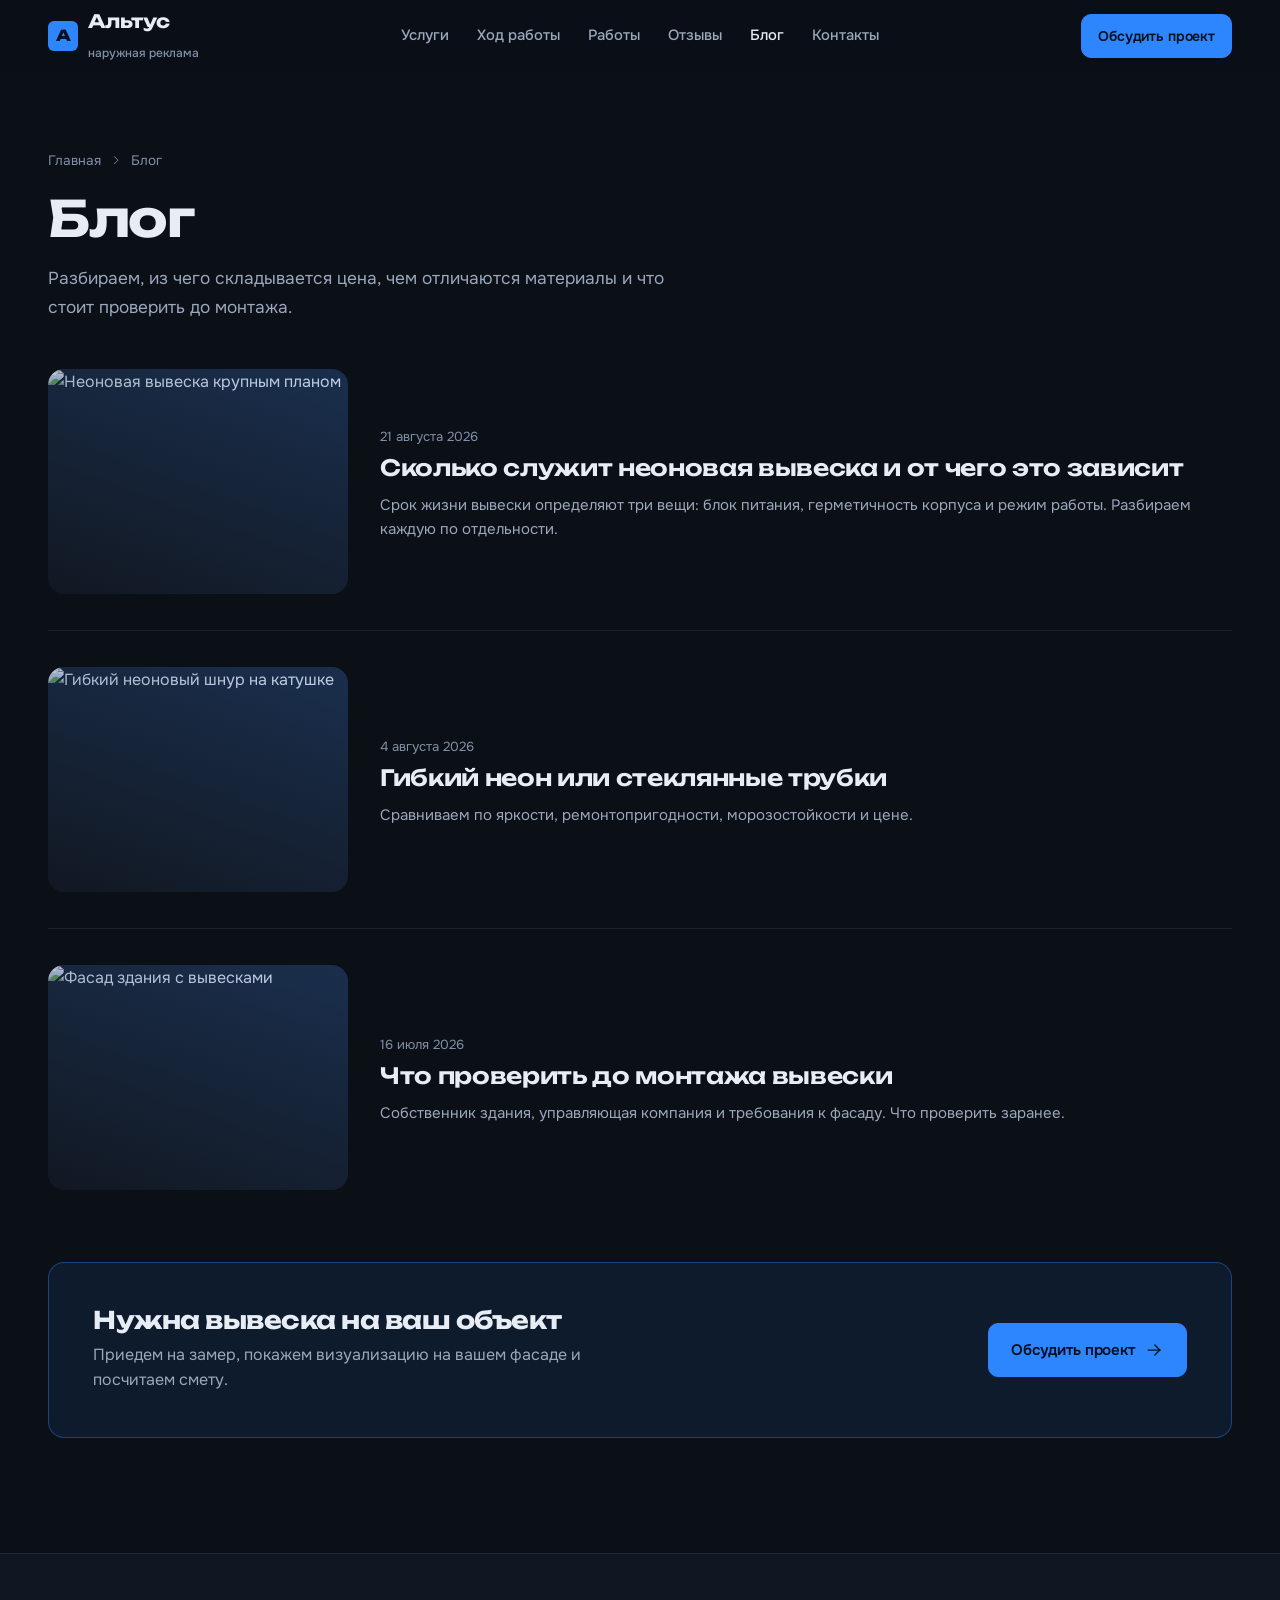
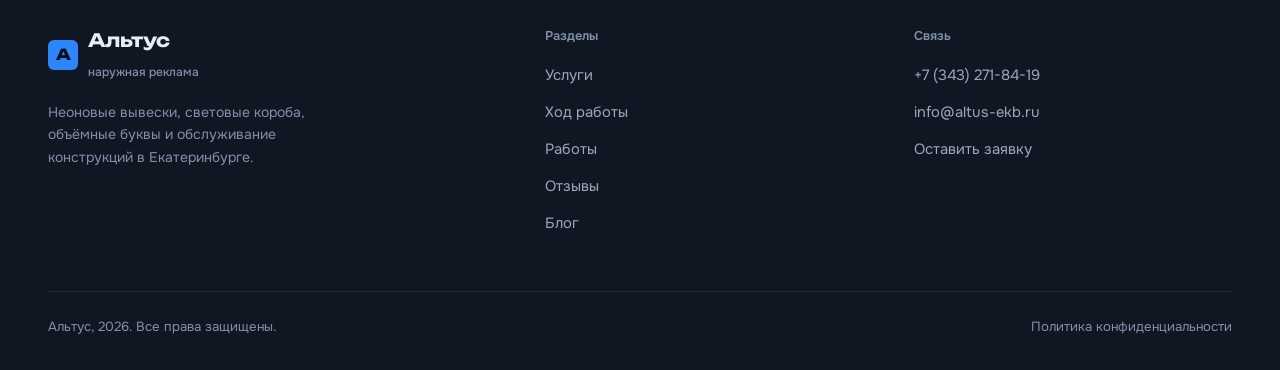
==== blog/index.html @ fb8dda19 "Публичный фронтенд сайта Альтус Статический фронтенд без сборки: HTML, CSS и ванильный JS. Все семь " ====
<!DOCTYPE html>
<html lang="ru" data-root="../">
<head>
<meta charset="utf-8">
<meta name="viewport" content="width=device-width, initial-scale=1">
<title>Блог. Альтус, наружная реклама в Екатеринбурге</title>
<meta name="description" content="Статьи о вывесках: материалы, сроки службы, согласование и обслуживание.">
<meta name="theme-color" content="#0B0F16">

<meta property="og:type" content="article">
<meta property="og:title" content="Блог. Альтус, наружная реклама в Екатеринбурге">
<meta property="og:description" content="Статьи о вывесках: материалы, сроки службы, согласование и обслуживание.">
<meta property="og:image" content="../assets/img/og.jpg">

<link rel="preload" href="../assets/fonts/unbounded-cyrillic.woff2" as="font" type="font/woff2" crossorigin>
<link rel="preload" href="../assets/fonts/onest-cyrillic.woff2" as="font" type="font/woff2" crossorigin>

<link rel="stylesheet" href="../assets/css/tokens.css">
<link rel="stylesheet" href="../assets/css/base.css">
<link rel="stylesheet" href="../assets/css/components.css">
<link rel="stylesheet" href="../assets/css/sections.css">

<link rel="icon" href="../assets/img/favicon.svg" type="image/svg+xml">
</head>
<body>

<a class="skip-link" href="#main">Перейти к содержанию</a>

<header class="header" data-header>
  <div class="shell header__bar">

    <!-- СЛОТ ПОД ЛОГОТИП ЗАКАЗЧИКА. См. комментарий в index.html -->
    <a class="logo" href="../index.html" aria-label="Альтус, на главную">
      <!-- <img class="logo__img" src="../assets/img/logo.svg" alt="Альтус" width="120" height="30"> -->
      <span class="logo__mark" aria-hidden="true">А</span>
      <span>Альтус<br><span class="logo__sub">наружная реклама</span></span>
    </a>

    <button class="nav-toggle" type="button" data-nav-toggle
            aria-expanded="false" aria-controls="nav" aria-label="Открыть меню">
      <svg class="icon" aria-hidden="true"><use href="../assets/icons/sprite.svg#i-menu-2"></use></svg>
    </button>

    <nav class="nav" id="nav" data-nav aria-label="Основная навигация">
      <a class="nav__link" href="../index.html#services">Услуги</a>
      <a class="nav__link" href="../index.html#process">Ход работы</a>
      <a class="nav__link" href="../index.html#works">Работы</a>
      <a class="nav__link" href="../index.html#reviews">Отзывы</a>
      <a class="nav__link" href="../blog/" aria-current="page">Блог</a>
      <a class="nav__link" href="../index.html#contacts">Контакты</a>
      <a class="btn btn--primary btn--sm" href="../index.html#contacts">Обсудить проект</a>
    </nav>

    <a class="btn btn--primary btn--sm header__cta" href="../index.html#contacts">Обсудить проект</a>
  </div>
</header>

<main id="main">

<section class="page-head">
  <div class="shell">
    <nav class="crumbs" aria-label="Хлебные крошки">
      <a href="../index.html">Главная</a>
      <svg class="icon" aria-hidden="true"><use href="../assets/icons/sprite.svg#i-chevron-right"></use></svg>
      <span>Блог</span>
    </nav>
    <h1 class="display h1">Блог</h1>
    <p class="lede u-mt-4">
      Разбираем, из чего складывается цена, чем отличаются материалы
      и что стоит проверить до монтажа.
    </p>
  </div>
</section>

<section class="section section--flush">
  <div class="shell">
    <div class="post-list" data-reveal-group>
      <a class="post post--row" href="srok-sluzhby-neonovoy-vyveski/" data-reveal>
        <span class="media media--tinted post__media">
          <img src="https://picsum.photos/seed/altus-post-srok/600/450"
               width="600" height="450" loading="lazy" decoding="async"
               alt="Неоновая вывеска крупным планом">
        </span>
        <span>
          <time class="post__date" datetime="2026-08-21">21 августа 2026</time>
          <h2 class="post__title display u-mt-2">Сколько служит неоновая вывеска и от чего это зависит</h2>
          <p class="post__excerpt u-mt-3">Срок жизни вывески определяют три вещи: блок питания, герметичность корпуса и режим работы. Разбираем каждую по отдельности.</p>
        </span>
      </a>
      <a class="post post--row" href="gibkiy-neon-ili-steklo/" data-reveal>
        <span class="media media--tinted post__media">
          <img src="https://picsum.photos/seed/altus-post-neon-steklo/600/450"
               width="600" height="450" loading="lazy" decoding="async"
               alt="Гибкий неоновый шнур на катушке">
        </span>
        <span>
          <time class="post__date" datetime="2026-08-04">4 августа 2026</time>
          <h2 class="post__title display u-mt-2">Гибкий неон или стеклянные трубки</h2>
          <p class="post__excerpt u-mt-3">Сравниваем по яркости, ремонтопригодности, морозостойкости и цене.</p>
        </span>
      </a>
      <a class="post post--row" href="soglasovanie-vyveski/" data-reveal>
        <span class="media media--tinted post__media">
          <img src="https://picsum.photos/seed/altus-post-soglasovanie/600/450"
               width="600" height="450" loading="lazy" decoding="async"
               alt="Фасад здания с вывесками">
        </span>
        <span>
          <time class="post__date" datetime="2026-07-16">16 июля 2026</time>
          <h2 class="post__title display u-mt-2">Что проверить до монтажа вывески</h2>
          <p class="post__excerpt u-mt-3">Собственник здания, управляющая компания и требования к фасаду. Что проверить заранее.</p>
        </span>
      </a>
    </div>

    <aside class="cta-band">
      <div>
        <h2 class="display h3">Нужна вывеска на ваш объект</h2>
        <p>Приедем на замер, покажем визуализацию на вашем фасаде и посчитаем смету.</p>
      </div>
      <a class="btn btn--primary" href="../index.html#contacts">
        Обсудить проект
        <svg class="icon" aria-hidden="true"><use href="../assets/icons/sprite.svg#i-arrow-right"></use></svg>
      </a>
    </aside>

  </div>
</section>

</main>

<footer class="footer">
  <div class="shell">
    <div class="footer__grid">

      <div>
        <a class="logo" href="../index.html" aria-label="Альтус, на главную">
          <span class="logo__mark" aria-hidden="true">А</span>
          <span>Альтус<br><span class="logo__sub">наружная реклама</span></span>
        </a>
        <p class="meta u-mt-4 u-narrow">
          Неоновые вывески, световые короба, объёмные буквы и обслуживание
          конструкций в Екатеринбурге.
        </p>
      </div>

      <div>
        <p class="footer__title">Разделы</p>
        <ul class="footer__list">
          <li><a href="../index.html#services">Услуги</a></li>
          <li><a href="../index.html#process">Ход работы</a></li>
          <li><a href="../index.html#works">Работы</a></li>
          <li><a href="../index.html#reviews">Отзывы</a></li>
          <li><a href="../blog/">Блог</a></li>
        </ul>
      </div>

      <div>
        <p class="footer__title">Связь</p>
        <ul class="footer__list">
          <li><a href="tel:+73432718419">+7 (343) 271-84-19</a></li>
          <li><a href="mailto:info@altus-ekb.ru">info@altus-ekb.ru</a></li>
          <li><a href="../index.html#contacts">Оставить заявку</a></li>
        </ul>
      </div>

    </div>

    <div class="footer__bottom">
      <span>Альтус, 2026. Все права защищены.</span>
      <a href="#">Политика конфиденциальности</a>
    </div>
  </div>
</footer>

<script src="../assets/js/ui.js" defer></script>
<script src="../assets/js/lightbox.js" defer></script>
</body>
</html>
---- assets/css/tokens.css ----
/* ==========================================================================
   ALTUS - Design tokens
   Единственное место, где меняется бренд. Всё остальное читает эти переменные.

   ПАЛИТРА (по ТЗ: синие + тёмные оттенки).
   База - холодные нейтралы, НЕ чистый чёрный. Акцент ровно один, синий,
   залочен на весь сайт: другого акцентного цвета на странице нет.
   Свечение неона приходит с фотографий, а не из CSS. Blur-glow не используем.

   Контраст проверен по WCAG 2.1 в браузере, на вычисленных цветах, а не на
   бумаге. Каждый приглушённый цвет проверен на САМОЙ СВЕТЛОЙ поверхности,
   на которой он встречается, а не только на фоне страницы:

     text      #E8EDF5 на #0B0F16 (фон)        = 16.3:1  AAA
     text-dim  #9AA7BC на #0B0F16 (фон)        =  7.9:1  AAA
     text-mute #8090A8 на #1D2634 (surface-3)  =  4.7:1  AA   <- худший случай
     text-mute #8090A8 на #0B0F16 (фон)        =  5.9:1  AA
     accent    #2E86FF на #0B0F16 (фон)        =  5.5:1  AA
     ink       #06101C на #2E86FF (кнопка)     =  5.4:1  AA

   text-mute раньше был #6F7E96: на фоне страницы он проходил, а на карточке
   и в поле ввода давал 4.4:1 и 4.1:1, то есть ниже нормы. Подписи, плейсхолдер
   и копирайт читались хуже допустимого.
   ========================================================================== */

:root {
  /* --- Поверхности ------------------------------------------------------ */
  --bg:            #0B0F16;   /* фон страницы, off-black, не #000 */
  --surface:       #111722;   /* карточки, панели */
  --surface-2:     #161E2B;   /* поля ввода, вложенные плитки */
  --surface-3:     #1D2634;   /* hover-состояние поверхностей */
  --stage:         #06090F;   /* подложка сцены лайтбокса, темнее фона страницы */

  /* --- Линии ------------------------------------------------------------ */
  --line:          rgb(255 255 255 / 0.08);
  --line-strong:   rgb(255 255 255 / 0.14);
  --line-accent:   rgb(46 134 255 / 0.38);

  /* --- Текст ------------------------------------------------------------ */
  --text:          #E8EDF5;
  --text-dim:      #9AA7BC;
  --text-mute:     #8090A8;
  --ink:           #06101C;   /* текст поверх акцентной заливки */

  /* --- Акцент (ровно один на весь сайт) --------------------------------- */
  --accent:        #2E86FF;
  --accent-hi:     #5BA1FF;   /* hover светлее, не другой цвет */
  --accent-lo:     #1B5FC4;   /* active/pressed */
  --accent-wash:   rgb(46 134 255 / 0.10);
  --accent-ring:   rgb(46 134 255 / 0.45);

  /* --- Сервисные состояния (не акценты, только для форм) ---------------- */
  --danger:        #FF6B6B;   /* 5.1:1 на --bg */
  --success:       #4ADE9B;   /* 9.5:1 на --bg */

  /* --- Радиусы ----------------------------------------------------------
     Правило формы, одно на весь сайт и соблюдается везде:
       поверхности и медиа = --r-lg
       контролы (кнопки, поля, чипы) = --r-md
       мелкие метки = --r-sm
     Скруглений вне этой шкалы на сайте нет. Pill-кнопок нет.            */
  --r-sm:  6px;
  --r-md:  10px;
  --r-lg:  16px;

  /* --- Типографика ------------------------------------------------------ */
  --font-display: 'Unbounded', 'Onest', ui-sans-serif, system-ui, sans-serif;
  --font-text:    'Onest', ui-sans-serif, system-ui, -apple-system, 'Segoe UI', Roboto, sans-serif;

  /* --- Ритм ------------------------------------------------------------ */
  /* VISUAL_DENSITY 3: воздуха много, секции дышат */
  --gap:            clamp(1rem, 2.2vw, 1.75rem);
  --section-pad:    clamp(4.5rem, 9vw, 8.5rem);
  --shell:          1360px;   /* максимальная ширина контента */
  --shell-pad:      clamp(1.25rem, 4vw, 3rem);

  /* --- Тени -------------------------------------------------------------
     Тонированы в синеву фона. Чистого чёрного нет.                      */
  --shadow-sm: 0 1px 2px rgb(4 8 16 / 0.5);
  --shadow-md: 0 12px 32px -12px rgb(4 8 16 / 0.75);
  --shadow-lg: 0 32px 70px -24px rgb(4 8 16 / 0.85);

  /* --- Движение (MOTION_INTENSITY 6) ------------------------------------ */
  --ease:      cubic-bezier(0.16, 1, 0.3, 1);
  --ease-out:  cubic-bezier(0.22, 0.61, 0.36, 1);
  --dur-fast:  160ms;
  --dur:       320ms;
  --dur-slow:  620ms;

  /* --- Слои -------------------------------------------------------------
     Единственная шкала z-index на проекте. Произвольных z-50 в коде нет. */
  --z-base:     1;
  --z-sticky:  10;
  --z-header:  20;
  --z-drawer:  30;
  --z-lightbox:40;
}

/* Пользователь просил тёмную тему на весь сайт: секции не инвертируются,
   светлой темы нет. Фиксируем схему, чтобы браузер не подкрашивал
   нативные контролы (скроллбары, автозаполнение) в светлый. */
:root { color-scheme: dark; }
---- assets/css/base.css ----
/* ==========================================================================
   ALTUS - Reset, шрифты, типографика, сетка-оболочка, примитивы движения
   ========================================================================== */

/* --- Шрифты (self-hosted, без <link> на Google Fonts в проде) -------------
   Onest и Unbounded, оба вариативные, оба с полной кириллицей.
   Подключены только нужные подмножества: у Onest cyrillic, latin и latin-ext,
   у Unbounded cyrillic и latin. Оба гротески, засечных на сайте нет.       */

@font-face {
  font-family: 'Onest';
  font-style: normal;
  font-weight: 400 800;
  font-display: swap;
  src: url('../fonts/onest-cyrillic.woff2') format('woff2');
  unicode-range: U+0301, U+0400-045F, U+0490-0491, U+04B0-04B1, U+2116;
}
@font-face {
  font-family: 'Onest';
  font-style: normal;
  font-weight: 400 800;
  font-display: swap;
  src: url('../fonts/onest-latin-ext.woff2') format('woff2');
  unicode-range: U+0100-02BA, U+02BD-02C5, U+02C7-02CC, U+02CE-02D7, U+02DD-02FF, U+0304, U+0308, U+0329, U+1D00-1DBF, U+1E00-1E9F, U+1EF2-1EFF, U+2020, U+20A0-20AB, U+20AD-20C0, U+2113, U+2C60-2C7F, U+A720-A7FF;
}
@font-face {
  font-family: 'Onest';
  font-style: normal;
  font-weight: 400 800;
  font-display: swap;
  src: url('../fonts/onest-latin.woff2') format('woff2');
  unicode-range: U+0000-00FF, U+0131, U+0152-0153, U+02BB-02BC, U+02C6, U+02DA, U+02DC, U+0304, U+0308, U+0329, U+2000-206F, U+20AC, U+2122, U+2191, U+2193, U+2212, U+2215, U+FEFF, U+FFFD;
}

@font-face {
  font-family: 'Unbounded';
  font-style: normal;
  font-weight: 500 800;
  font-display: swap;
  src: url('../fonts/unbounded-cyrillic.woff2') format('woff2');
  unicode-range: U+0301, U+0400-045F, U+0490-0491, U+04B0-04B1, U+2116;
}
/* Подмножество latin-ext у Unbounded намеренно не подключено: это 118 КБ
   ради символов, которых нет ни в одном заголовке русскоязычного сайта.
   Если появятся заголовки с диакритикой, верните файл и это правило. */
@font-face {
  font-family: 'Unbounded';
  font-style: normal;
  font-weight: 500 800;
  font-display: swap;
  src: url('../fonts/unbounded-latin.woff2') format('woff2');
  unicode-range: U+0000-00FF, U+0131, U+0152-0153, U+02BB-02BC, U+02C6, U+02DA, U+02DC, U+0304, U+0308, U+0329, U+2000-206F, U+20AC, U+2122, U+2191, U+2193, U+2212, U+2215, U+FEFF, U+FFFD;
}

/* --- Reset --------------------------------------------------------------- */

*, *::before, *::after { box-sizing: border-box; }

html {
  -webkit-text-size-adjust: 100%;
  scroll-behavior: smooth;
  /* липкая шапка не должна перекрывать заголовок секции при переходе по якорю */
  scroll-padding-top: 6rem;
}

body {
  margin: 0;
  background: var(--bg);
  color: var(--text);
  font-family: var(--font-text);
  font-size: 1rem;
  line-height: 1.6;
  font-synthesis-weight: none;
  -webkit-font-smoothing: antialiased;
  text-rendering: optimizeLegibility;
  overflow-x: clip;              /* высокая асимметрия не должна давать горизонтальный скролл */
}

img, svg, video, iframe { display: block; max-width: 100%; }
img, video { height: auto; }

button, input, textarea, select { font: inherit; color: inherit; }
button { cursor: pointer; }

h1, h2, h3, h4, p, figure, blockquote, ul, ol { margin: 0; }
ul, ol { padding: 0; list-style: none; }

a { color: inherit; text-decoration: none; }

/* --- Фокус ---------------------------------------------------------------
   Видимое кольцо на всех интерактивных элементах. Не удаляем, не уменьшаем. */
:focus-visible {
  outline: 2px solid var(--accent-hi);
  outline-offset: 3px;
  border-radius: var(--r-sm);
}

::selection { background: var(--accent); color: var(--ink); }

/* --- Типографика ---------------------------------------------------------
   Иерархия строится весом и цветом, а не только кеглем.                   */

.display {
  font-family: var(--font-display);
  font-weight: 700;
  letter-spacing: -0.03em;
  /* 1.1 + резерв снизу: у кириллицы (р, у, д, ц, щ) есть выносные элементы,
     leading-none их обрезает */
  line-height: 1.08;
  padding-bottom: 0.06em;
  text-wrap: balance;
}

/* Верхняя граница подобрана под Unbounded: гарнитура широкая, и при большем
   кегле заголовок первого экрана перестаёт помещаться в две строки. */
.h1 { font-size: clamp(2rem, 3.9vw, 3.35rem); }
.h2 { font-size: clamp(1.85rem, 3.9vw, 3.1rem); }
.h3 { font-size: clamp(1.2rem, 1.9vw, 1.55rem); letter-spacing: -0.02em; }

/* Акцентный фрагмент внутри заголовка. Выделяем цветом одного и того же
   шрифта. Ни второй гарнитуры, ни градиента по тексту, ни свечения. */
.display em { font-style: normal; color: var(--accent); }

.lede {
  font-size: clamp(1.02rem, 1.35vw, 1.15rem);
  color: var(--text-dim);
  max-width: 58ch;
  line-height: 1.65;
}

.body   { color: var(--text-dim); max-width: 65ch; }
.meta   { font-size: 0.875rem; color: var(--text-mute); }

/* --- Оболочка и секции --------------------------------------------------- */

.shell {
  width: 100%;
  max-width: var(--shell);
  margin-inline: auto;
  padding-inline: var(--shell-pad);
}

.section { padding-block: var(--section-pad); position: relative; }

/* Заголовок секции: заголовок и пояснение стоят вертикально.
   Паттерн «большой заголовок слева + мелкий абзац справа» не используется. */
.section-head { max-width: 62ch; margin-bottom: clamp(2.5rem, 5vw, 4rem); }
.section-head .lede { margin-top: 1rem; }

/* Тонкая линия-разделитель между секциями вместо рамок и карточек-коробок */
.section + .section { border-top: 1px solid var(--line); }

/* --- Иконки --------------------------------------------------------------
   Единое семейство Tabler, единая толщина обводки на весь сайт.           */
.icon {
  width: 1.25rem;
  height: 1.25rem;
  flex: none;
  fill: none;
  stroke: currentColor;
  stroke-width: 1.5;
  stroke-linecap: round;
  stroke-linejoin: round;
}
.icon--lg { width: 1.6rem; height: 1.6rem; }

/* --- Доступность --------------------------------------------------------- */

/* --- Мелкие утилиты ------------------------------------------------------
   Ровно то, что нужно для вертикального ритма внутри карточек. Инлайновых
   style в разметке нет.                                                    */
.u-mt-1  { margin-top: 0.4rem; }
.u-mt-2  { margin-top: 0.5rem; }
.u-mt-3  { margin-top: 0.7rem; }
.u-mt-4  { margin-top: 1rem; }
.u-mb-0  { margin-bottom: 0; }
.u-narrow { max-width: 34ch; }

.visually-hidden {
  position: absolute;
  width: 1px; height: 1px;
  padding: 0; margin: -1px;
  overflow: hidden;
  clip-path: inset(50%);
  white-space: nowrap;
  border: 0;
}

.skip-link {
  position: absolute;
  left: 1rem;
  top: -100%;
  z-index: var(--z-lightbox);
  background: var(--accent);
  color: var(--ink);
  font-weight: 600;
  padding: 0.75rem 1.15rem;
  border-radius: var(--r-md);
  transition: top var(--dur-fast) var(--ease-out);
}
.skip-link:focus { top: 1rem; }

/* --- Примитив появления при скролле --------------------------------------
   Обоснование движения: последовательное раскрытие по мере чтения, задаёт
   порядок восприятия секции. Срабатывает один раз, потом элемент статичен.
   Класс ставится из JS, чтобы при выключенном JS контент был видим сразу.  */
.js [data-reveal] {
  opacity: 0;
  transform: translateY(18px);
}
.js [data-reveal].is-in {
  opacity: 1;
  transform: none;
  transition:
    opacity var(--dur-slow) var(--ease),
    transform var(--dur-slow) var(--ease);
  transition-delay: var(--reveal-delay, 0ms);
}

/* --- Уважение к prefers-reduced-motion -----------------------------------
   Всё движение выше MOTION_INTENSITY 3 схлопывается в статику.            */
@media (prefers-reduced-motion: reduce) {
  html { scroll-behavior: auto; }

  *, *::before, *::after {
    animation-duration: 0.001ms !important;
    animation-iteration-count: 1 !important;
    transition-duration: 0.001ms !important;
    scroll-behavior: auto !important;
  }

  .js [data-reveal],
  .js [data-reveal].is-in { opacity: 1; transform: none; }
}
---- assets/css/components.css ----
/* ==========================================================================
   ALTUS - Переиспользуемые компоненты
   Шапка, кнопки, медиа, карточки, лайтбокс, форма, подвал.
   ========================================================================== */

/* ==========================================================================
   1. КНОПКИ
   Контраст проверен: тёмный текст на синей заливке даёт 5.4:1 (AA).
   Белый текст на этой же заливке дал бы 3.5:1 и не прошёл бы для body,
   поэтому основная кнопка именно тёмная по тексту.
   ========================================================================== */

.btn {
  --btn-bg: transparent;
  --btn-fg: var(--text);
  --btn-bd: var(--line-strong);

  display: inline-flex;
  align-items: center;
  justify-content: center;
  gap: 0.55rem;
  padding: 0.85rem 1.4rem;
  border: 1px solid var(--btn-bd);
  border-radius: var(--r-md);
  background: var(--btn-bg);
  color: var(--btn-fg);
  font-weight: 600;
  font-size: 0.95rem;
  letter-spacing: -0.01em;
  white-space: nowrap;          /* подпись кнопки никогда не переносится на 2 строки */
  text-align: center;
  transition:
    background var(--dur-fast) var(--ease-out),
    border-color var(--dur-fast) var(--ease-out),
    color var(--dur-fast) var(--ease-out),
    transform var(--dur-fast) var(--ease-out);
}

/* Обоснование движения: тактильный отклик на действие. */
.btn:hover { transform: translateY(-1px); }
.btn:active { transform: translateY(0) scale(0.985); }

.btn--primary {
  --btn-bg: var(--accent);
  --btn-fg: var(--ink);
  --btn-bd: var(--accent);
}
.btn--primary:hover { --btn-bg: var(--accent-hi); --btn-bd: var(--accent-hi); }
.btn--primary:active { --btn-bg: var(--accent-lo); --btn-bd: var(--accent-lo); }

.btn--ghost:hover { --btn-bd: var(--line-accent); background: var(--accent-wash); }

.btn--sm { padding: 0.6rem 1rem; font-size: 0.875rem; }
.btn--block { width: 100%; }

.btn[disabled], .btn[aria-disabled='true'] {
  opacity: 0.55;
  pointer-events: none;
}

/* Текстовая ссылка со стрелкой */
.link-arrow {
  display: inline-flex;
  align-items: center;
  gap: 0.45rem;
  color: var(--accent);
  font-weight: 600;
  font-size: 0.95rem;
}
.link-arrow .icon { transition: transform var(--dur-fast) var(--ease-out); }
.link-arrow:hover { color: var(--accent-hi); }
.link-arrow:hover .icon { transform: translate(2px, -2px); }

/* ==========================================================================
   2. ШАПКА
   Одна строка на десктопе, высота 72px (в лимите 80px).
   ========================================================================== */

.header {
  position: sticky;
  top: 0;
  z-index: var(--z-header);
  background: rgb(11 15 22 / 0.82);
  backdrop-filter: blur(14px) saturate(140%);
  -webkit-backdrop-filter: blur(14px) saturate(140%);
  border-bottom: 1px solid transparent;
  transition: border-color var(--dur) var(--ease-out), background var(--dur) var(--ease-out);
}
/* Граница появляется только после отрыва от верха: подсказка о положении. */
.header.is-stuck { border-bottom-color: var(--line); }

/* Если браузер не умеет backdrop-filter, шапка остаётся читаемой заливкой. */
@supports not (backdrop-filter: blur(1px)) {
  .header { background: rgb(11 15 22 / 0.97); }
}
@media (prefers-reduced-transparency: reduce) {
  .header { background: var(--bg); backdrop-filter: none; -webkit-backdrop-filter: none; }
}

.header__bar {
  height: 72px;
  display: flex;
  align-items: center;
  justify-content: space-between;
  gap: 1.5rem;
}

/* --- Слот под логотип заказчика -----------------------------------------
   Логотип по договору предоставляет заказчик. Пока стоит текстовая
   заглушка в фирменной гарнитуре. Замена: положить файл в
   assets/img/logo.svg и раскомментировать <img> в разметке.              */
.logo {
  display: inline-flex;
  align-items: center;
  gap: 0.6rem;
  font-family: var(--font-display);
  font-weight: 700;
  font-size: 1.15rem;
  letter-spacing: -0.02em;
  flex: none;
}
.logo__mark {
  width: 30px;
  height: 30px;
  border-radius: var(--r-sm);
  background: var(--accent);
  color: var(--ink);
  display: grid;
  place-items: center;
  font-size: 0.95rem;
  font-weight: 800;
}
.logo__img { height: 30px; width: auto; }
.logo__sub {
  font-family: var(--font-text);
  font-weight: 500;
  font-size: 0.75rem;
  color: var(--text-mute);
  letter-spacing: 0;
}

.nav { display: flex; align-items: center; gap: 1.75rem; }
.nav__link {
  font-size: 0.925rem;
  font-weight: 500;
  color: var(--text-dim);
  white-space: nowrap;
  transition: color var(--dur-fast) var(--ease-out);
}
.nav__link:hover, .nav__link[aria-current='page'] { color: var(--text); }

.header__cta { flex: none; }

/* Кнопка внутри .nav нужна только в выдвижной панели на мобильном.
   На десктопе действует .header__cta, иначе в шапке было бы две
   одинаковые кнопки подряд. */
@media (min-width: 1024px) {
  .nav > .btn { display: none; }
}

/* В узком десктопном диапазоне меню уже показано, но места ещё мало:
   поджимаем шаг и кегль, иначе на 1024px строка вылезает за экран. */
@media (min-width: 1024px) and (max-width: 1200px) {
  .nav { gap: 1.15rem; }
  .nav__link { font-size: 0.875rem; }
  .header__bar { gap: 1rem; }
}

.nav-toggle { display: none; }

/* Ниже 1024px меню уезжает в выдвижную панель: на десктопе шапка всегда
   в одну строку, двухстрочной навигации не возникает. */
@media (max-width: 1023px) {
  .nav-toggle {
    display: inline-flex;
    align-items: center;
    justify-content: center;
    width: 44px; height: 44px;
    border: 1px solid var(--line-strong);
    border-radius: var(--r-md);
    background: transparent;
  }
  .header__cta { display: none; }

  .nav {
    position: fixed;
    inset: 72px 0 auto 0;
    z-index: var(--z-drawer);
    flex-direction: column;
    align-items: stretch;
    gap: 0;
    padding: 0.5rem var(--shell-pad) 1.5rem;
    background: var(--bg);
    border-bottom: 1px solid var(--line);
    box-shadow: var(--shadow-lg);
    max-height: calc(100dvh - 72px);
    overflow-y: auto;
  }
  .nav[hidden] { display: none; }
  .nav__link {
    padding: 1rem 0;
    font-size: 1.05rem;
    border-bottom: 1px solid var(--line);
  }
  .nav .btn { margin-top: 1.25rem; }
}

/* ==========================================================================
   3. МЕДИА
   Обёртка для всех фотографий. Фиксированное соотношение сторон убирает
   скачки вёрстки при загрузке (CLS).
   ========================================================================== */

.media {
  display: block;          /* .media вешается и на span внутри кнопки, aspect-ratio нужен блочный бокс */
  position: relative;
  overflow: hidden;
  border-radius: var(--r-lg);
  background: var(--surface-2);
  aspect-ratio: var(--ratio, 4 / 3);
}
.media img {
  width: 100%;
  height: 100%;
  object-fit: cover;
}

/* Лёгкая холодная тонировка: приводит разнородные фотографии к одной
   палитре страницы. На разделе «Наши работы» намеренно слабее, чтобы
   реальные цвета неона читались как есть. */
.media--tinted img { filter: saturate(0.72) contrast(1.04) brightness(0.94); }
.media--tinted::after {
  content: '';
  position: absolute;
  inset: 0;
  background: linear-gradient(200deg, rgb(46 134 255 / 0.16), rgb(11 15 22 / 0.42));
  pointer-events: none;
}

/* Кнопка-обёртка вокруг фото: открывает лайтбокс. Именно <button>,
   поэтому доступна с клавиатуры и объявляется скринридером. */
.media-btn {
  display: block;
  width: 100%;
  padding: 0;
  border: 0;
  background: none;
  border-radius: var(--r-lg);
}
.media-btn .media { transition: transform var(--dur) var(--ease); }
.media-btn:hover .media { transform: scale(1.015); }

/* Значок увеличения. Обоснование движения: подсказывает, что фото кликабельно. */
.media-btn__zoom {
  position: absolute;
  right: 0.75rem;
  bottom: 0.75rem;
  z-index: var(--z-base);
  display: grid;
  place-items: center;
  width: 38px; height: 38px;
  border-radius: var(--r-md);
  background: rgb(11 15 22 / 0.72);
  border: 1px solid var(--line-strong);
  color: var(--text);
  backdrop-filter: blur(6px);
  -webkit-backdrop-filter: blur(6px);
  opacity: 0;
  transform: translateY(6px);
  transition: opacity var(--dur) var(--ease), transform var(--dur) var(--ease);
}
.media-btn:hover .media-btn__zoom,
.media-btn:focus-visible .media-btn__zoom { opacity: 1; transform: none; }

/* На тач-устройствах hover не наступает: значок показываем сразу. */
@media (hover: none) {
  .media-btn__zoom { opacity: 1; transform: none; }
}

/* ==========================================================================
   4. ЛАЙТБОКС
   ОДИН компонент на весь сайт: услуги, работы, сканы благодарственных писем.
   Построен на <dialog>: фокус-трап, Esc и возврат фокуса работают нативно.
   ========================================================================== */

.lightbox {
  width: min(1120px, 100vw - 2rem);
  max-width: none;
  max-height: calc(100dvh - 2rem);
  padding: 0;
  border: 1px solid var(--line-strong);
  border-radius: var(--r-lg);
  background: var(--surface);
  color: var(--text);
  overflow: hidden;
  box-shadow: var(--shadow-lg);
}
.lightbox::backdrop {
  background: rgb(4 8 16 / 0.86);
  backdrop-filter: blur(6px);
  -webkit-backdrop-filter: blur(6px);
}

/* Обоснование движения: переход состояния, связывает миниатюру и полный вид. */
.lightbox[open] { animation: lb-in var(--dur) var(--ease); }
.lightbox[open]::backdrop { animation: lb-fade var(--dur) var(--ease-out); }
@keyframes lb-in   { from { opacity: 0; transform: scale(0.97) translateY(10px); } }
@keyframes lb-fade { from { opacity: 0; } }

@media (prefers-reduced-motion: reduce) {
  .lightbox[open], .lightbox[open]::backdrop { animation: none; }
}

.lightbox__inner {
  display: flex;
  flex-direction: column;
  max-height: calc(100dvh - 2rem);
}

.lightbox__stage {
  position: relative;
  background: var(--stage);
  display: grid;
  place-items: center;
  min-height: 0;
  flex: 1 1 auto;
}
.lightbox__img {
  max-width: 100%;
  max-height: min(72vh, calc(100dvh - 14rem));
  width: auto;
  object-fit: contain;
}

/* Подпись под фото: описание работы или контекст письма. */
.lightbox__caption {
  flex: none;
  padding: 1.15rem 1.35rem 1.35rem;
  border-top: 1px solid var(--line);
  background: var(--surface);
}
.lightbox__caption:empty { display: none; }
.lightbox__title { font-weight: 600; font-size: 1.02rem; }
.lightbox__text { margin-top: 0.4rem; color: var(--text-dim); font-size: 0.925rem; max-width: 80ch; }

.lightbox__bar {
  position: absolute;
  top: 0; left: 0; right: 0;
  display: flex;
  align-items: center;
  justify-content: space-between;
  gap: 1rem;
  padding: 0.75rem;
  background: linear-gradient(rgb(4 8 16 / 0.75), transparent);
}

.lightbox__btn {
  display: grid;
  place-items: center;
  width: 42px; height: 42px;
  border-radius: var(--r-md);
  border: 1px solid var(--line-strong);
  background: rgb(11 15 22 / 0.78);
  color: var(--text);
  backdrop-filter: blur(6px);
  -webkit-backdrop-filter: blur(6px);
  transition: background var(--dur-fast) var(--ease-out), border-color var(--dur-fast) var(--ease-out);
}
.lightbox__btn:hover { background: var(--surface-3); border-color: var(--line-accent); }
.lightbox__btn[hidden] { display: none; }

.lightbox__count {
  font-size: 0.85rem;
  color: var(--text-dim);
  font-variant-numeric: tabular-nums;
  padding: 0 0.4rem;
}

.lightbox__nav {
  position: absolute;
  top: 50%;
  transform: translateY(-50%);
  z-index: var(--z-base);
}
.lightbox__nav--prev { left: 0.75rem; }
.lightbox__nav--next { right: 0.75rem; }

@media (max-width: 640px) {
  .lightbox { width: 100vw; max-height: 100dvh; border-radius: 0; border: 0; }
  .lightbox__inner { max-height: 100dvh; }
  .lightbox__img { max-height: min(60vh, calc(100dvh - 16rem)); }
  .lightbox__nav { top: auto; bottom: 0.75rem; transform: none; }
}

/* ==========================================================================
   5. ФОРМА
   Label над полем. Подсказка в разметке. Ошибка под полем.
   Плейсхолдер не заменяет label ни в одном поле.
   ========================================================================== */

.field { display: flex; flex-direction: column; gap: 0.5rem; }

.field__label {
  font-size: 0.9rem;
  font-weight: 600;
  color: var(--text);
}
.field__label .req { color: var(--accent); margin-left: 0.15rem; }

.field__hint { font-size: 0.825rem; color: var(--text-mute); }

.input, .textarea {
  width: 100%;
  padding: 0.85rem 1rem;
  background: var(--surface-2);
  border: 1px solid var(--line-strong);
  border-radius: var(--r-md);
  color: var(--text);
  transition: border-color var(--dur-fast) var(--ease-out), background var(--dur-fast) var(--ease-out);
}
.textarea { min-height: 132px; resize: vertical; }

/* Плейсхолдер: 4.7:1 на фоне поля, проходит AA. */
.input::placeholder, .textarea::placeholder { color: var(--text-mute); opacity: 1; }

.input:hover, .textarea:hover { border-color: var(--line-accent); }
.input:focus, .textarea:focus {
  outline: none;
  border-color: var(--accent);
  background: var(--surface-3);
  box-shadow: 0 0 0 3px var(--accent-ring);
}

.input[aria-invalid='true'], .textarea[aria-invalid='true'] { border-color: var(--danger); }
.input[aria-invalid='true']:focus, .textarea[aria-invalid='true']:focus {
  box-shadow: 0 0 0 3px rgb(255 107 107 / 0.35);
}

/* Автозаполнение браузера не должно возвращать светлый фон */
.input:-webkit-autofill {
  -webkit-text-fill-color: var(--text);
  box-shadow: 0 0 0 1000px var(--surface-2) inset;
}

/* Текст ошибки под полем */
.field__error {
  display: none;
  align-items: center;
  gap: 0.4rem;
  font-size: 0.85rem;
  color: var(--danger);
}
.field__error .icon { width: 1rem; height: 1rem; }
.field.is-invalid .field__error { display: flex; }

/* Чекбокс согласия */
.check {
  display: grid;
  grid-template-columns: auto 1fr;
  gap: 0.7rem;
  align-items: start;
  font-size: 0.85rem;
  color: var(--text-dim);
  cursor: pointer;
}
/* Нативный чекбокс в тёмной теме остаётся светлым прямоугольником и выбивается
   из панели, поэтому рисуем свой на той же палитре. */
.check input {
  appearance: none;
  -webkit-appearance: none;
  width: 20px; height: 20px;
  margin: 0.1rem 0 0;
  flex: none;
  display: grid;
  place-content: center;
  background: var(--surface-2);
  border: 1px solid var(--line-strong);
  border-radius: var(--r-sm);
  transition: background var(--dur-fast) var(--ease-out), border-color var(--dur-fast) var(--ease-out);
}
.check input::before {
  content: '';
  width: 11px; height: 11px;
  background: var(--ink);
  transform: scale(0);
  transition: transform var(--dur-fast) var(--ease-out);
  /* галочка формой, а не отдельной картинкой */
  clip-path: polygon(14% 47%, 0 62%, 40% 100%, 100% 20%, 84% 7%, 38% 69%);
}
.check input:checked { background: var(--accent); border-color: var(--accent); }
.check input:checked::before { transform: scale(1); }
.check input:hover { border-color: var(--line-accent); }
.check input[aria-invalid='true'] { border-color: var(--danger); }
.check a { color: var(--accent); text-decoration: underline; text-underline-offset: 2px; }

/* Состояния отправки */
.form__status {
  display: none;
  gap: 0.7rem;
  align-items: start;
  padding: 0.95rem 1.1rem;
  border-radius: var(--r-md);
  font-size: 0.9rem;
  border: 1px solid;
}
.form__status.is-visible { display: flex; }
.form__status--success { color: var(--success); border-color: rgb(74 222 155 / 0.4); background: rgb(74 222 155 / 0.08); }
.form__status--error   { color: var(--danger);  border-color: rgb(255 107 107 / 0.4); background: rgb(255 107 107 / 0.08); }

/* Спиннер в кнопке на время отправки. Обоснование: отклик на действие. */
.btn__spinner { display: none; }
.form.is-loading .btn__spinner { display: block; animation: spin 900ms linear infinite; }
.form.is-loading .btn__label { opacity: 0.75; }
@keyframes spin { to { transform: rotate(360deg); } }

@media (prefers-reduced-motion: reduce) {
  .form.is-loading .btn__spinner { animation: none; }
}

/* Скелетон на время загрузки. Форму скелетоном не закрываем, он нужен
   для блоков, которые в проде приедут с бэкенда. */
.skeleton {
  background: linear-gradient(90deg, var(--surface-2) 25%, var(--surface-3) 37%, var(--surface-2) 63%);
  background-size: 400% 100%;
  animation: shimmer 1.4s ease infinite;
  border-radius: var(--r-md);
}
@keyframes shimmer { from { background-position: 100% 0; } to { background-position: 0 0; } }

/* Пустое состояние списка */
.empty {
  padding: clamp(2rem, 5vw, 3.5rem);
  border: 1px dashed var(--line-strong);
  border-radius: var(--r-lg);
  text-align: center;
  color: var(--text-dim);
}
.empty .icon { width: 2rem; height: 2rem; color: var(--text-mute); margin: 0 auto 0.85rem; }

/* ==========================================================================
   6. ПОДВАЛ
   ========================================================================== */

.footer {
  border-top: 1px solid var(--line);
  padding-block: clamp(3rem, 6vw, 4.5rem) 2rem;
  background: var(--surface);
}
.footer__grid {
  display: grid;
  gap: 2.5rem clamp(1.5rem, 4vw, 4rem);
  grid-template-columns: 1.4fr 1fr 1fr;
}
.footer__title {
  font-size: 0.8rem;
  font-weight: 600;
  color: var(--text-mute);
  margin-bottom: 1rem;
}
.footer__list { display: grid; gap: 0.7rem; }
.footer__list a { color: var(--text-dim); font-size: 0.925rem; }
.footer__list a:hover { color: var(--text); }

.footer__bottom {
  margin-top: clamp(2.5rem, 5vw, 3.5rem);
  padding-top: 1.5rem;
  border-top: 1px solid var(--line);
  display: flex;
  flex-wrap: wrap;
  gap: 0.75rem 1.5rem;
  justify-content: space-between;
  font-size: 0.825rem;
  color: var(--text-mute);
}

@media (max-width: 860px) {
  .footer__grid { grid-template-columns: 1fr 1fr; }
}
@media (max-width: 560px) {
  .footer__grid { grid-template-columns: 1fr; }
}

/* Соцсети */
.socials { display: flex; gap: 0.6rem; flex-wrap: wrap; }
.social {
  display: inline-flex;
  align-items: center;
  gap: 0.5rem;
  padding: 0.65rem 0.95rem;
  border: 1px solid var(--line-strong);
  border-radius: var(--r-md);
  font-size: 0.9rem;
  font-weight: 500;
  color: var(--text-dim);
  transition: color var(--dur-fast) var(--ease-out), border-color var(--dur-fast) var(--ease-out), background var(--dur-fast) var(--ease-out);
}
.social:hover { color: var(--text); border-color: var(--line-accent); background: var(--accent-wash); }
---- assets/css/sections.css ----
/* ==========================================================================
   ALTUS - Раскладки секций
   Семь непохожих layout-семейств, по одному на секцию:
     1 hero      асимметричный сплит со смещением медиа по вертикали
     2 услуги    12-колоночная сетка с разными пролётами и двумя широкими карточками
     3 ход работы липкая колонка слева и вертикальный рельс справа
     4 работы    мозаика с разными пролётами и пропорциями
     5 отзывы    горизонтальный ряд со scroll-snap
     6 блог      одна крупная запись плюс стопка мелких
     7 контакты  сплит «инфо и форма» плюс карта во всю ширину
   Ни одно семейство не повторяется. Подряд идущих сплитов «картинка и текст»
   больше двух не встречается.
   ========================================================================== */

/* ==========================================================================
   1. HERO
   ========================================================================== */

.hero {
  /* Верхний отступ в пределах лимита: контент не уезжает в середину экрана */
  padding-block: clamp(2rem, 5vw, 5.25rem) clamp(3.5rem, 7vw, 6rem);
  overflow: clip;
}

.hero__grid {
  display: grid;
  grid-template-columns: minmax(0, 1.06fr) minmax(0, 0.94fr);
  gap: clamp(2rem, 5vw, 4.5rem);
  align-items: center;
  /* Экран целиком, но не выше: заголовок и кнопки видны без прокрутки.
     100dvh, а не 100vh: на iOS адресная строка не ломает раскладку. */
  min-height: min(calc(100dvh - 72px - 8rem), 720px);
}

/* Ширину текста ограничивает подзаголовок (у .lede свой max-width в ch,
   он считается от кегля основного текста). Заголовку ограничение в ch
   ставить нельзя: ch берётся от 16px, а не от его собственных 54px,
   и заголовок насильно ломается на четыре строки. */
.hero__content { min-width: 0; }

.hero__title { margin-bottom: 1.35rem; }

.hero__actions {
  display: flex;
  flex-wrap: wrap;
  gap: 0.85rem;
  margin-top: 2.25rem;
}

/* Асимметрия: медиа выходит за вертикальные границы текстовой колонки */
.hero__media {
  --ratio: 4 / 5;
  margin-block: clamp(0rem, 3vw, -2.5rem) clamp(0rem, 4vw, -4rem);
  box-shadow: var(--shadow-lg);
}

/* Появление первого экрана. Обоснование движения: задаёт порядок чтения
   в первую секунду, от заголовка к кнопке. */
.js .hero__content > * { animation: hero-rise var(--dur-slow) var(--ease) backwards; }
.js .hero__title   { animation-delay: 60ms; }
.js .hero__lede    { animation-delay: 150ms; }
.js .hero__actions { animation-delay: 240ms; }
.js .hero__media   { animation: hero-rise 820ms var(--ease) 120ms backwards; }

@keyframes hero-rise {
  from { opacity: 0; transform: translateY(20px); }
}

@media (prefers-reduced-motion: reduce) {
  .js .hero__content > *, .js .hero__media { animation: none; }
}

@media (max-width: 900px) {
  .hero__grid {
    grid-template-columns: 1fr;
    min-height: 0;
    gap: 2.5rem;
  }
  .hero__content { max-width: none; }
  .hero__media { --ratio: 4 / 3; margin-block: 0; }
  .hero__actions { margin-top: 1.75rem; }
  .hero__actions .btn { flex: 1 1 auto; }
}

/* ==========================================================================
   2. УСЛУГИ
   ========================================================================== */

.services__grid {
  display: grid;
  grid-template-columns: repeat(12, minmax(0, 1fr));
  gap: var(--gap);
}

.svc {
  display: flex;
  flex-direction: column;
  gap: 1.15rem;
  padding: 1.15rem;
  background: var(--surface);
  border: 1px solid var(--line);
  border-radius: var(--r-lg);
  transition: border-color var(--dur) var(--ease-out), background var(--dur) var(--ease-out);
}
.svc:hover { border-color: var(--line-accent); background: var(--surface-2); }

/* Разные пролёты вместо трёх одинаковых карточек в ряд */
.svc--span-4 { grid-column: span 4; }
.svc--span-5 { grid-column: span 5; }
.svc--span-6 { grid-column: span 6; }
.svc--span-7 { grid-column: span 7; }

/* Две широкие карточки-«скобки» открывают и закрывают раздел.
   У первой фото слева, у последней справа: ряды не выглядят зеркальным зигзагом. */
.svc--wide {
  grid-column: span 12;
  display: grid;
  grid-template-columns: minmax(0, 5fr) minmax(0, 7fr);
  align-items: center;
  gap: clamp(1.25rem, 3vw, 2.5rem);
  padding: 1.25rem;
}
.svc--wide .svc__media { --ratio: 5 / 4; }
.svc--wide-rev { direction: rtl; }
.svc--wide-rev > * { direction: ltr; }

/* Пропорции подобраны так, чтобы фотографии соседей по ряду вставали в одну
   высоту. Колонки относятся как 7 к 5, поэтому узкой карточке нужен более
   вытянутый кадр. Иначе в карточке с меньшим фото остаётся пустая полоса
   в полтораста пикселей. */
.svc__media               { --ratio: 16 / 11; }   /* пролёт 7 */
.svc--span-5 .svc__media  { --ratio: 1 / 1; }     /* пролёт 5, высота совпадает с соседом */

.svc__body { display: flex; flex-direction: column; gap: 0.85rem; flex: 1; }

.svc__head {
  display: flex;
  align-items: baseline;
  justify-content: space-between;
  gap: 1rem;
  flex-wrap: wrap;
}

.svc__price {
  font-weight: 700;
  font-size: 1.02rem;
  color: var(--accent);
  white-space: nowrap;
  font-variant-numeric: tabular-nums;
}
.svc__price small { font-weight: 500; color: var(--text-mute); font-size: 0.78rem; }

.svc__lead { color: var(--text-dim); font-size: 0.95rem; }

/* Раскрытие длинного текста. Обоснование движения: переход состояния,
   показывает, что блок вырос, а не подменился. */
.svc__more {
  display: grid;
  grid-template-rows: 0fr;
  transition: grid-template-rows var(--dur) var(--ease);
}
.svc__more > div { overflow: hidden; min-height: 0; }
.svc__more.is-open { grid-template-rows: 1fr; }
.svc__more p { color: var(--text-dim); font-size: 0.95rem; }
.svc__more p + p { margin-top: 0.8rem; }

.disclosure {
  align-self: flex-start;
  margin-top: auto;
  display: inline-flex;
  align-items: center;
  gap: 0.45rem;
  padding: 0.5rem 0;
  border: 0;
  background: none;
  color: var(--accent);
  font-weight: 600;
  font-size: 0.9rem;
}
.disclosure:hover { color: var(--accent-hi); }
.disclosure .icon { transition: transform var(--dur) var(--ease); }
.disclosure[aria-expanded='true'] .icon { transform: rotate(180deg); }

@media (max-width: 1000px) {
  .svc--span-4, .svc--span-5, .svc--span-6, .svc--span-7 { grid-column: span 6; }
  .svc--wide { grid-template-columns: 1fr; }
  .svc--wide-rev { direction: ltr; }
  .svc--wide .svc__media { --ratio: 16 / 10; }
}
@media (max-width: 680px) {
  .svc--span-4, .svc--span-5, .svc--span-6, .svc--span-7, .svc--wide { grid-column: span 12; }
}

/* ==========================================================================
   3. ХОД РАБОТЫ
   ========================================================================== */

.process__layout {
  display: grid;
  grid-template-columns: minmax(0, 0.82fr) minmax(0, 1.18fr);
  gap: clamp(2rem, 6vw, 5.5rem);
  align-items: start;
}

/* Левая колонка держится в поле зрения, пока читаются этапы справа.
   Это не «заголовок плюс абзац-заполнитель»: справа настоящий контент. */
.process__aside { position: sticky; top: 7rem; }
.process__aside .btn { margin-top: 2rem; }

.process__steps { position: relative; }

/* Вертикальный рельс соединяет этапы. Порядок читается по рельсу,
   поэтому подписей «Этап 1», «Шаг 2» на сайте нет. */
.process__steps::before {
  content: '';
  position: absolute;
  left: 27px;
  top: 34px;
  bottom: 34px;
  width: 1px;
  background: linear-gradient(var(--line-accent), var(--line));
}

.step {
  position: relative;
  display: grid;
  grid-template-columns: 56px 1fr;
  gap: 1.35rem;
  padding-block: clamp(1.1rem, 2vw, 1.5rem);
}

.step__icon {
  position: relative;
  z-index: var(--z-base);
  width: 56px; height: 56px;
  display: grid;
  place-items: center;
  border: 1px solid var(--line-strong);
  border-radius: var(--r-md);
  background: var(--surface);
  color: var(--accent);
  transition: border-color var(--dur) var(--ease-out), background var(--dur) var(--ease-out);
}
.step:hover .step__icon { border-color: var(--line-accent); background: var(--surface-2); }

.step__title { font-weight: 600; font-size: 1.05rem; margin-bottom: 0.3rem; }
.step__text { color: var(--text-dim); font-size: 0.94rem; max-width: 52ch; }

@media (max-width: 900px) {
  .process__layout { grid-template-columns: 1fr; gap: 2.5rem; }
  .process__aside { position: static; }
  .process__aside .btn { margin-top: 1.5rem; }
}
@media (max-width: 520px) {
  .step { grid-template-columns: 44px 1fr; gap: 1rem; }
  .step__icon { width: 44px; height: 44px; }
  .process__steps::before { left: 21px; }
}

/* ==========================================================================
   4. НАШИ РАБОТЫ
   ========================================================================== */

.works__grid {
  display: grid;
  grid-template-columns: repeat(6, minmax(0, 1fr));
  gap: var(--gap);
}

/* Восемь работ, восемь ячеек. Ряды заполнены полностью, пустых плиток нет:
   4+2 / 2+4 / 2+4 / 3+3 */
.work--w4 { grid-column: span 4; }
.work--w3 { grid-column: span 3; }
.work--w2 { grid-column: span 2; }

.work--w4 .media { --ratio: 16 / 10; }
.work--w3 .media { --ratio: 4 / 3; }
.work--w2 .media { --ratio: 3 / 4; }

/* Подпись стоит под фотографией. Плашек и меток поверх снимков нет. */
.work__caption {
  margin-top: 0.75rem;
  display: flex;
  align-items: baseline;
  justify-content: space-between;
  gap: 0.75rem;
}
.work__name { font-weight: 600; font-size: 0.94rem; }
.work__kind { font-size: 0.825rem; color: var(--text-mute); white-space: nowrap; }

.works__foot { margin-top: clamp(2rem, 4vw, 3rem); }

@media (max-width: 900px) {
  .works__grid { grid-template-columns: repeat(4, minmax(0, 1fr)); }
  .work--w4 { grid-column: span 4; }
  .work--w3, .work--w2 { grid-column: span 2; }
  .work--w2 .media { --ratio: 4 / 5; }
}
@media (max-width: 560px) {
  .works__grid { grid-template-columns: 1fr; }
  .work--w4, .work--w3, .work--w2 { grid-column: span 1; }
  .work--w4 .media, .work--w3 .media, .work--w2 .media { --ratio: 4 / 3; }
}

/* ==========================================================================
   5. ОТЗЫВЫ
   ========================================================================== */

.reviews__head {
  display: flex;
  align-items: flex-end;
  justify-content: space-between;
  gap: 1.5rem;
  margin-bottom: clamp(2rem, 4vw, 3rem);
}

.reviews__controls { display: flex; gap: 0.6rem; flex: none; }
.rail-btn {
  display: grid;
  place-items: center;
  width: 44px; height: 44px;
  border: 1px solid var(--line-strong);
  border-radius: var(--r-md);
  background: transparent;
  color: var(--text);
  transition: border-color var(--dur-fast) var(--ease-out), background var(--dur-fast) var(--ease-out), opacity var(--dur-fast) linear;
}
.rail-btn:hover:not([disabled]) { border-color: var(--line-accent); background: var(--accent-wash); }
.rail-btn[disabled] { opacity: 0.35; cursor: default; }

.reviews__row {
  display: grid;
  grid-auto-flow: column;
  /* Фиксированная ширина, а не minmax: при 360px в три строки помещается
     около 120 символов, и отзыв читается целиком, без обрыва на многоточии. */
  grid-auto-columns: 360px;
  gap: var(--gap);
  overflow-x: auto;
  scroll-snap-type: x mandatory;
  scrollbar-width: thin;
  scrollbar-color: var(--line-strong) transparent;
  /* поле для тени карточек, чтобы её не срезало контейнером */
  padding-bottom: 1rem;
  /* карточки не липнут к краю экрана на мобильном */
  scroll-padding-inline: var(--shell-pad);
}

.review {
  scroll-snap-align: start;
  display: flex;
  flex-direction: column;
  gap: 1.1rem;
  padding: 1.5rem;
  background: var(--surface);
  border: 1px solid var(--line);
  border-radius: var(--r-lg);
}
.review__mark { color: var(--accent); opacity: 0.85; }

/* Три строки: столько же, сколько занимает самый длинный из наших отзывов.
   Ограничение стоит на случай, если из админки придёт длинный текст, тогда
   карточка останется коротким фрагментом, а не полотном.
   min-height резервирует все три строки, поэтому имена в соседних карточках
   стоят на одной линии независимо от длины цитаты. */
.review__text {
  font-size: 1rem;
  line-height: 1.55;
  min-height: calc(3em * 1.55);
  display: -webkit-box;
  -webkit-box-orient: vertical;
  -webkit-line-clamp: 3;
  line-clamp: 3;
  overflow: hidden;
}

/* Подпись идёт сразу под цитатой, кнопка прижата к низу карточки. */
.review__foot { flex: 1; display: flex; flex-direction: column; gap: 1rem; }
.review__foot .btn { margin-top: auto; align-self: flex-start; }
.review__who { display: flex; flex-direction: column; gap: 0.15rem; }
.review__name { font-weight: 600; font-size: 0.94rem; }
.review__role { font-size: 0.85rem; color: var(--text-mute); }

@media (max-width: 560px) {
  .reviews__head { flex-direction: column; align-items: stretch; }
  .reviews__controls { display: none; }   /* на мобильном листаем пальцем */
  .reviews__row { grid-auto-columns: minmax(260px, 82vw); }
}

/* ==========================================================================
   6. БЛОГ
   ========================================================================== */

.blog__grid {
  display: grid;
  grid-template-columns: minmax(0, 1.25fr) minmax(0, 1fr);
  gap: clamp(1.5rem, 3vw, 2.5rem);
}
/* Флекс, а не грид: ссылка «Все новости» прижимается к низу колонки
   и закрывает её, иначе справа оставалась пустота почти на треть высоты. */
.blog__side {
  display: flex;
  flex-direction: column;
  gap: clamp(1.5rem, 3vw, 2.5rem);
}
.blog__side .blog__foot { margin-top: auto; }

.post { display: flex; flex-direction: column; gap: 1rem; }
.post__media { --ratio: 16 / 9; }
.post__title { font-weight: 600; letter-spacing: -0.015em; transition: color var(--dur-fast) var(--ease-out); }
.post:hover .post__title { color: var(--accent-hi); }
.post__excerpt { color: var(--text-dim); font-size: 0.94rem; }
.post__date { font-size: 0.82rem; color: var(--text-mute); }

/* Крупная запись */
.post--feature .post__media { --ratio: 16 / 10; }
.post--feature .post__title { font-size: clamp(1.35rem, 2.2vw, 1.75rem); }

/* Мелкие записи: горизонтальная раскладка */
.post--row {
  display: grid;
  grid-template-columns: minmax(0, 150px) minmax(0, 1fr);
  gap: 1.25rem;
  align-items: start;
}
.post--row .post__media { --ratio: 4 / 3; }
.post--row .post__title { font-size: 1.02rem; }

.blog__foot { margin-top: clamp(2rem, 4vw, 3rem); }

@media (max-width: 860px) {
  .blog__grid { grid-template-columns: 1fr; }
}
@media (max-width: 420px) {
  .post--row { grid-template-columns: 1fr; }
  .post--row .post__media { --ratio: 16 / 9; }
}

/* ==========================================================================
   7. КОНТАКТЫ
   ========================================================================== */

.contacts__grid {
  display: grid;
  grid-template-columns: minmax(0, 0.85fr) minmax(0, 1.15fr);
  gap: clamp(2rem, 5vw, 4.5rem);
  align-items: start;
}

.contact-list { display: grid; gap: 1.5rem; margin-bottom: 2.25rem; }
.contact-item { display: grid; grid-template-columns: auto 1fr; gap: 1rem; align-items: start; }
.contact-item .icon { color: var(--accent); margin-top: 0.2rem; }
.contact-item__label { font-size: 0.8rem; color: var(--text-mute); margin-bottom: 0.2rem; }
.contact-item__value { font-weight: 600; font-size: 1.02rem; }
a.contact-item__value:hover { color: var(--accent-hi); }

.form-panel {
  padding: clamp(1.35rem, 3vw, 2rem);
  background: var(--surface);
  border: 1px solid var(--line);
  border-radius: var(--r-lg);
}
.form { display: grid; gap: 1.25rem; }
.form__row { display: grid; grid-template-columns: 1fr 1fr; gap: 1.25rem; }

@media (max-width: 1000px) {
  .contacts__grid { grid-template-columns: 1fr; }
}
@media (max-width: 560px) {
  .form__row { grid-template-columns: 1fr; }
}

/* --- Карта ---------------------------------------------------------------
   Карта живёт в тёмной рамке как медиа-элемент, страница остаётся в одной
   теме. Лёгкая коррекция по насыщенности сажает светлую подложку в общий
   тон, не мешая читать подписи улиц. */
.map {
  margin-top: clamp(2.5rem, 5vw, 4rem);
  border: 1px solid var(--line);
  border-radius: var(--r-lg);
  overflow: hidden;
  background: var(--surface-2);
}
.map iframe {
  width: 100%;
  height: clamp(300px, 42vw, 460px);
  border: 0;
  filter: saturate(0.8) brightness(0.92) contrast(1.02);
}
.map__note {
  padding: 0.85rem 1.15rem;
  border-top: 1px solid var(--line);
  font-size: 0.85rem;
  color: var(--text-mute);
}

/* ==========================================================================
   8. СТРАНИЦЫ БЛОГА
   ========================================================================== */

.page-head { padding-block: clamp(3rem, 6vw, 5rem) clamp(2rem, 4vw, 3rem); }

.crumbs { display: flex; gap: 0.5rem; align-items: center; font-size: 0.85rem; color: var(--text-mute); margin-bottom: 1.25rem; }
.crumbs a:hover { color: var(--text); }
.crumbs .icon { width: 0.9rem; height: 0.9rem; }

/* Список всех новостей: ряды, а не мозаика, чтобы не повторять главную */
.post-list { display: grid; gap: clamp(1.5rem, 3vw, 2.25rem); }
.post-list .post--row {
  grid-template-columns: minmax(0, 300px) minmax(0, 1fr);
  gap: clamp(1.25rem, 3vw, 2rem);
  padding-bottom: clamp(1.5rem, 3vw, 2.25rem);
  border-bottom: 1px solid var(--line);
  align-items: center;
}
.post-list .post--row:last-child { border-bottom: 0; padding-bottom: 0; }
.post-list .post--row .post__media { --ratio: 4 / 3; }
.post-list .post--row .post__title { font-size: clamp(1.15rem, 2vw, 1.4rem); }

@media (max-width: 700px) {
  .post-list .post--row { grid-template-columns: 1fr; }
  .post-list .post--row .post__media { --ratio: 16 / 9; }
}

/* --- Текст статьи -------------------------------------------------------- */
.article { padding-bottom: clamp(3rem, 6vw, 5rem); }
.article__hero { --ratio: 21 / 9; margin-bottom: clamp(2rem, 4vw, 3rem); }

.prose { max-width: 68ch; }
.prose > * + * { margin-top: 1.4rem; }
.prose p { color: var(--text-dim); font-size: 1.05rem; line-height: 1.75; }
.prose h2 {
  font-family: var(--font-display);
  font-weight: 700;
  font-size: clamp(1.3rem, 2.4vw, 1.7rem);
  letter-spacing: -0.02em;
  line-height: 1.2;
  padding-bottom: 0.06em;
  color: var(--text);
  margin-top: clamp(2.25rem, 4vw, 3rem);
}
.prose ul { display: grid; gap: 0.7rem; }
.prose li {
  position: relative;
  padding-left: 1.5rem;
  color: var(--text-dim);
  line-height: 1.7;
}
.prose li::before {
  content: '';
  position: absolute;
  left: 0.25rem;
  top: 0.72em;
  width: 6px; height: 1px;
  background: var(--accent);
}
.prose figure { margin: clamp(2rem, 4vw, 2.75rem) 0; }
.prose figure .media { --ratio: 16 / 9; }
.prose figcaption { margin-top: 0.7rem; font-size: 0.85rem; color: var(--text-mute); }
.prose strong { color: var(--text); font-weight: 600; }

.article__foot {
  max-width: 68ch;
  margin-top: clamp(2.5rem, 5vw, 3.5rem);
  padding-top: 1.75rem;
  border-top: 1px solid var(--line);
  display: flex;
  flex-wrap: wrap;
  gap: 1rem;
  justify-content: space-between;
  align-items: center;
}

/* Финальный блок «обсудить проект» на страницах блога */
.cta-band {
  margin-top: clamp(3rem, 6vw, 4.5rem);
  padding: clamp(1.75rem, 4vw, 2.75rem);
  border: 1px solid var(--line-accent);
  border-radius: var(--r-lg);
  background: var(--accent-wash);
  display: flex;
  flex-wrap: wrap;
  align-items: center;
  justify-content: space-between;
  gap: 1.5rem;
}
.cta-band p { color: var(--text-dim); margin-top: 0.4rem; max-width: 48ch; }

/* Секция сразу под шапкой страницы: верхний отступ уже задан .page-head */
.section--flush { padding-top: 0; }
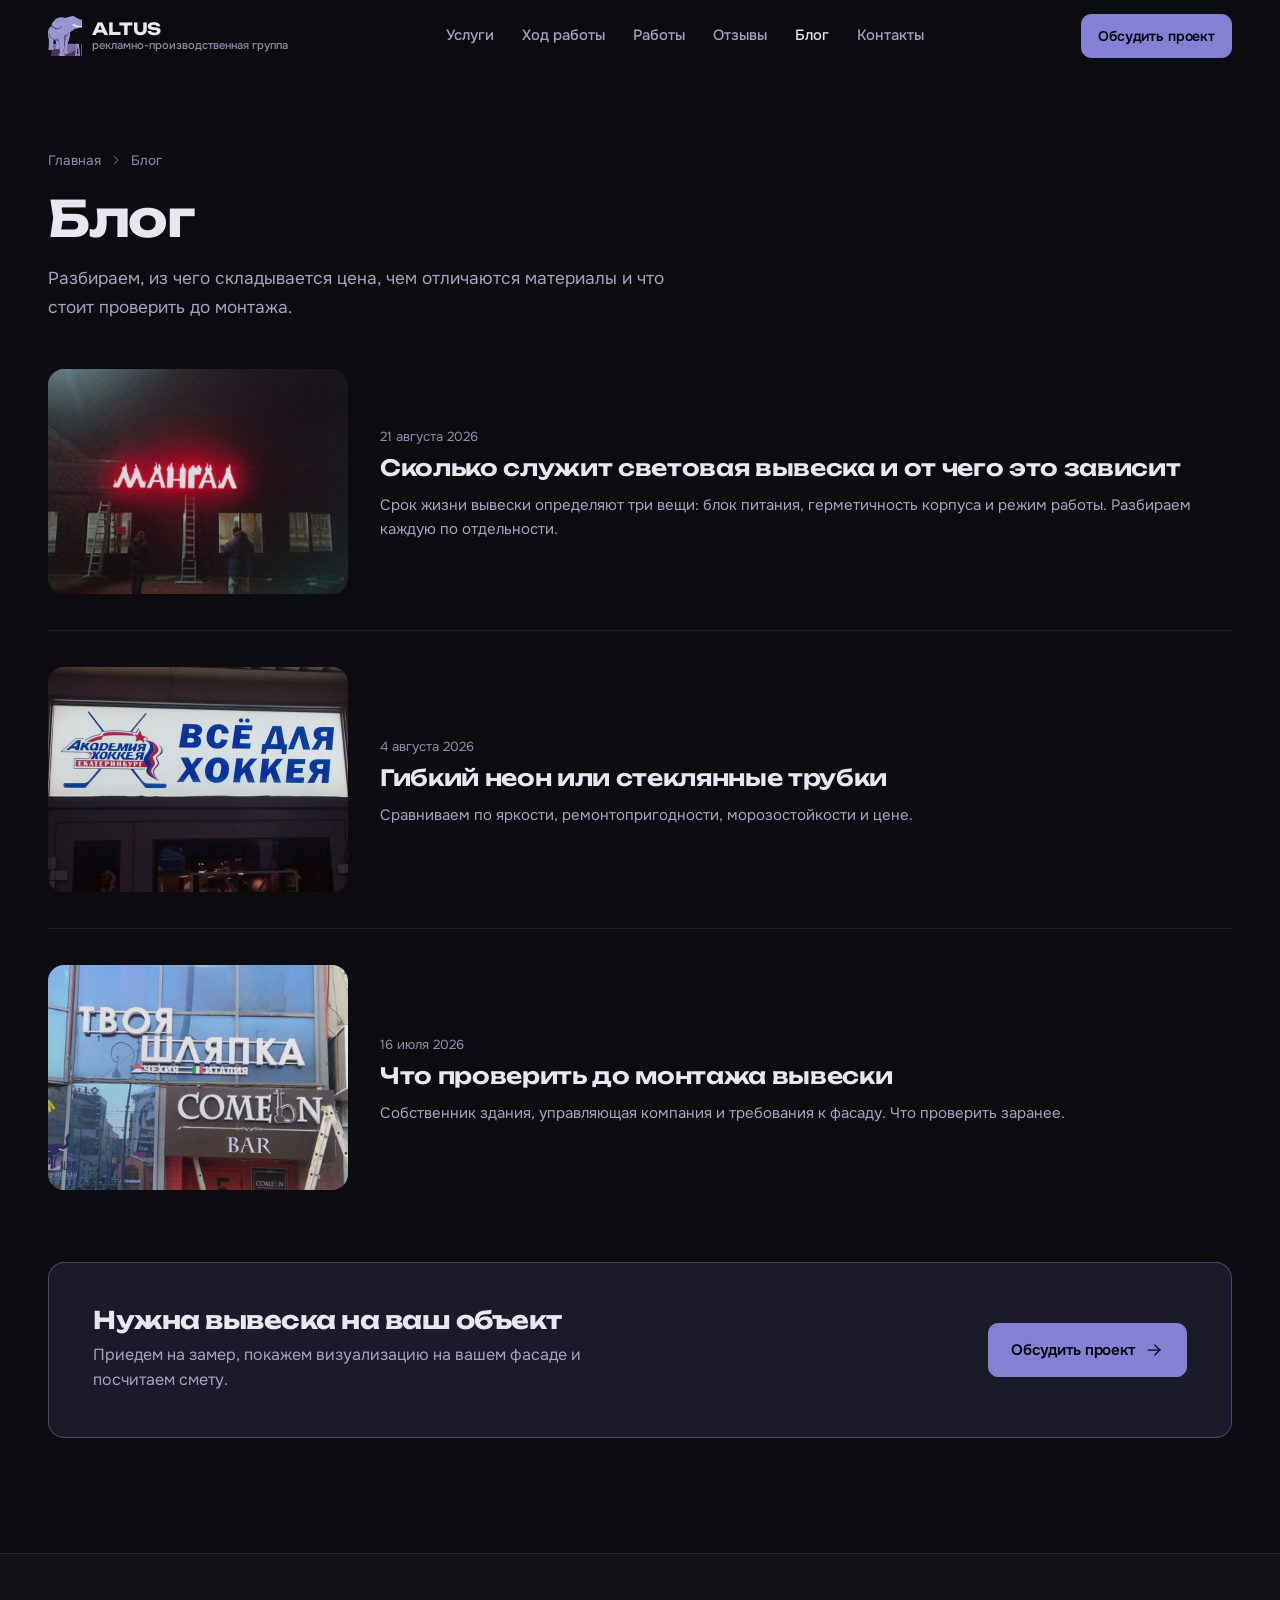
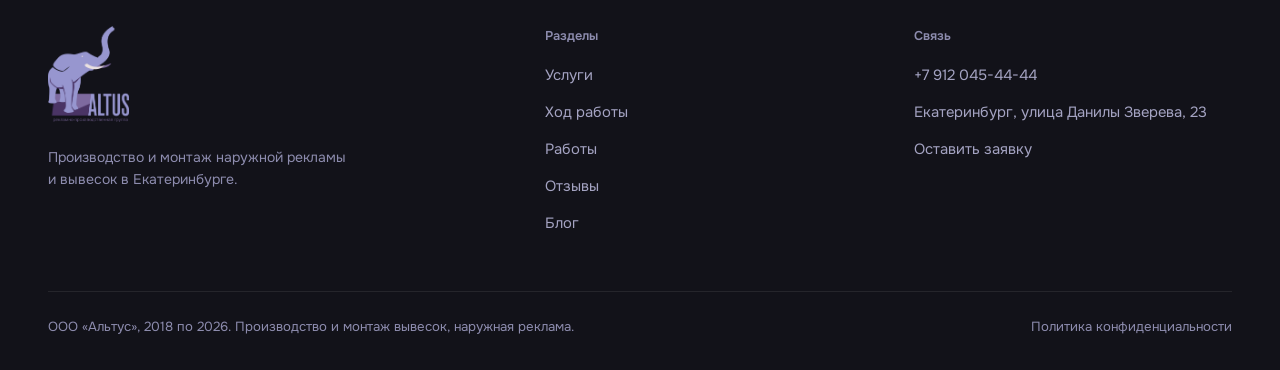
==== commit 1d5698b8: "Перенос контента, логотипа и фотографий с сайта заказчика rg-altus.ru Вместо демонстрационных заглуш" ====
--- a/blog/index.html
+++ b/blog/index.html
@@ -1,16 +1,16 @@
 <!DOCTYPE html>
-<html lang="ru" data-root="../">
+<html lang="ru">
 <head>
 <meta charset="utf-8">
 <meta name="viewport" content="width=device-width, initial-scale=1">
 <title>Блог. Альтус, наружная реклама в Екатеринбурге</title>
 <meta name="description" content="Статьи о вывесках: материалы, сроки службы, согласование и обслуживание.">
-<meta name="theme-color" content="#0B0F16">
+<meta name="theme-color" content="#0C0C11">
 
 <meta property="og:type" content="article">
 <meta property="og:title" content="Блог. Альтус, наружная реклама в Екатеринбурге">
 <meta property="og:description" content="Статьи о вывесках: материалы, сроки службы, согласование и обслуживание.">
-<meta property="og:image" content="../assets/img/og.jpg">
+<meta property="og:image" content="../assets/img/works/mangal-noch-full.jpg">
 
 <link rel="preload" href="../assets/fonts/unbounded-cyrillic.woff2" as="font" type="font/woff2" crossorigin>
 <link rel="preload" href="../assets/fonts/onest-cyrillic.woff2" as="font" type="font/woff2" crossorigin>
@@ -20,25 +20,59 @@
 <link rel="stylesheet" href="../assets/css/components.css">
 <link rel="stylesheet" href="../assets/css/sections.css">
 
-<link rel="icon" href="../assets/img/favicon.svg" type="image/svg+xml">
+<link rel="icon" href="../assets/img/favicon-64.png" sizes="64x64" type="image/png">
+<link rel="apple-touch-icon" href="../assets/img/favicon-180.png">
 </head>
 <body>
 
+<!-- Спрайт иконок встроен в страницу. Источник: assets/icons/sprite.svg
+     (Tabler Icons 3.31.0, MIT). -->
+<svg xmlns="http://www.w3.org/2000/svg" class="icon-sprite" aria-hidden="true">
+<!-- Tabler Icons v3.31.0 (MIT license) - https://tabler.io/icons
+     Vendored subset. ONE icon family for the whole site.
+     Wrapper <svg> stripped so stroke-width/color are controlled globally from CSS (.icon). -->
+<symbol id="i-ruler-measure" viewBox="0 0 24 24"><path d="M19.875 12c.621 0 1.125 .512 1.125 1.143v5.714c0 .631 -.504 1.143 -1.125 1.143h-15.875a1 1 0 0 1 -1 -1v-5.857c0 -.631 .504 -1.143 1.125 -1.143h15.75z" /> <path d="M9 12v2" /> <path d="M6 12v3" /> <path d="M12 12v3" /> <path d="M18 12v3" /> <path d="M15 12v2" /> <path d="M3 3v4" /> <path d="M3 5h18" /> <path d="M21 3v4" /></symbol>
+<symbol id="i-pencil-bolt" viewBox="0 0 24 24"><path d="M4 20h4l10.5 -10.5a2.828 2.828 0 1 0 -4 -4l-10.5 10.5v4" /> <path d="M13.5 6.5l4 4" /> <path d="M19 16l-2 3h4l-2 3" /></symbol>
+<symbol id="i-file-description" viewBox="0 0 24 24"><path d="M14 3v4a1 1 0 0 0 1 1h4" /> <path d="M17 21h-10a2 2 0 0 1 -2 -2v-14a2 2 0 0 1 2 -2h7l5 5v11a2 2 0 0 1 -2 2z" /> <path d="M9 17h6" /> <path d="M9 13h6" /></symbol>
+<symbol id="i-tools" viewBox="0 0 24 24"><path d="M3 21h4l13 -13a1.5 1.5 0 0 0 -4 -4l-13 13v4" /> <path d="M14.5 5.5l4 4" /> <path d="M12 8l-5 -5l-4 4l5 5" /> <path d="M7 8l-1.5 1.5" /> <path d="M16 12l5 5l-4 4l-5 -5" /> <path d="M16 17l-1.5 1.5" /></symbol>
+<symbol id="i-crane" viewBox="0 0 24 24"><path d="M6 21h6" /> <path d="M9 21v-18l-6 6h18" /> <path d="M9 3l10 6" /> <path d="M17 9v4a2 2 0 1 1 -2 2" /></symbol>
+<symbol id="i-shield-check" viewBox="0 0 24 24"><path d="M11.46 20.846a12 12 0 0 1 -7.96 -14.846a12 12 0 0 0 8.5 -3a12 12 0 0 0 8.5 3a12 12 0 0 1 -.09 7.06" /> <path d="M15 19l2 2l4 -4" /></symbol>
+<symbol id="i-arrow-up-right" viewBox="0 0 24 24"><path d="M17 7l-10 10" /> <path d="M8 7l9 0l0 9" /></symbol>
+<symbol id="i-arrow-right" viewBox="0 0 24 24"><path d="M5 12l14 0" /> <path d="M13 18l6 -6" /> <path d="M13 6l6 6" /></symbol>
+<symbol id="i-x" viewBox="0 0 24 24"><path d="M18 6l-12 12" /> <path d="M6 6l12 12" /></symbol>
+<symbol id="i-chevron-left" viewBox="0 0 24 24"><path d="M15 6l-6 6l6 6" /></symbol>
+<symbol id="i-chevron-right" viewBox="0 0 24 24"><path d="M9 6l6 6l-6 6" /></symbol>
+<symbol id="i-chevron-down" viewBox="0 0 24 24"><path d="M6 9l6 6l6 -6" /></symbol>
+<symbol id="i-zoom-in" viewBox="0 0 24 24"><path d="M10 10m-7 0a7 7 0 1 0 14 0a7 7 0 1 0 -14 0" /> <path d="M7 10l6 0" /> <path d="M10 7l0 6" /> <path d="M21 21l-6 -6" /></symbol>
+<symbol id="i-phone" viewBox="0 0 24 24"><path d="M5 4h4l2 5l-2.5 1.5a11 11 0 0 0 5 5l1.5 -2.5l5 2v4a2 2 0 0 1 -2 2a16 16 0 0 1 -15 -15a2 2 0 0 1 2 -2" /></symbol>
+<symbol id="i-mail" viewBox="0 0 24 24"><path d="M3 7a2 2 0 0 1 2 -2h14a2 2 0 0 1 2 2v10a2 2 0 0 1 -2 2h-14a2 2 0 0 1 -2 -2v-10z" /> <path d="M3 7l9 6l9 -6" /></symbol>
+<symbol id="i-map-pin" viewBox="0 0 24 24"><path d="M9 11a3 3 0 1 0 6 0a3 3 0 0 0 -6 0" /> <path d="M17.657 16.657l-4.243 4.243a2 2 0 0 1 -2.827 0l-4.244 -4.243a8 8 0 1 1 11.314 0z" /></symbol>
+<symbol id="i-clock" viewBox="0 0 24 24"><path d="M3 12a9 9 0 1 0 18 0a9 9 0 0 0 -18 0" /> <path d="M12 7v5l3 3" /></symbol>
+<symbol id="i-brand-vk" viewBox="0 0 24 24"><path d="M14 19h-4a8 8 0 0 1 -8 -8v-5h4v5a4 4 0 0 0 4 4h0v-9h4v4.5l.03 0a4.531 4.531 0 0 0 3.97 -4.496h4l-.342 1.711a6.858 6.858 0 0 1 -3.658 4.789h0a5.34 5.34 0 0 1 3.566 4.111l.434 2.389h0h-4a4.531 4.531 0 0 0 -3.97 -4.496v4.5z" /></symbol>
+<symbol id="i-brand-telegram" viewBox="0 0 24 24"><path d="M15 10l-4 4l6 6l4 -16l-18 7l4 2l2 6l3 -4" /></symbol>
+<symbol id="i-brand-whatsapp" viewBox="0 0 24 24"><path d="M3 21l1.65 -3.8a9 9 0 1 1 3.4 2.9l-5.05 .9" /> <path d="M9 10a.5 .5 0 0 0 1 0v-1a.5 .5 0 0 0 -1 0v1a5 5 0 0 0 5 5h1a.5 .5 0 0 0 0 -1h-1a.5 .5 0 0 0 0 1" /></symbol>
+<symbol id="i-menu-2" viewBox="0 0 24 24"><path d="M4 6l16 0" /> <path d="M4 12l16 0" /> <path d="M4 18l16 0" /></symbol>
+<symbol id="i-loader-2" viewBox="0 0 24 24"><path d="M12 3a9 9 0 1 0 9 9" /></symbol>
+<symbol id="i-check" viewBox="0 0 24 24"><path d="M5 12l5 5l10 -10" /></symbol>
+<symbol id="i-alert-circle" viewBox="0 0 24 24"><path d="M3 12a9 9 0 1 0 18 0a9 9 0 0 0 -18 0" /> <path d="M12 8v4" /> <path d="M12 16h.01" /></symbol>
+<symbol id="i-quote" viewBox="0 0 24 24"><path d="M10 11h-4a1 1 0 0 1 -1 -1v-3a1 1 0 0 1 1 -1h3a1 1 0 0 1 1 1v6c0 2.667 -1.333 4.333 -4 5" /> <path d="M19 11h-4a1 1 0 0 1 -1 -1v-3a1 1 0 0 1 1 -1h3a1 1 0 0 1 1 1v6c0 2.667 -1.333 4.333 -4 5" /></symbol>
+<symbol id="i-photo" viewBox="0 0 24 24"><path d="M15 8h.01" /> <path d="M3 6a3 3 0 0 1 3 -3h12a3 3 0 0 1 3 3v12a3 3 0 0 1 -3 3h-12a3 3 0 0 1 -3 -3v-12z" /> <path d="M3 16l5 -5c.928 -.893 2.072 -.893 3 0l5 5" /> <path d="M14 14l1 -1c.928 -.893 2.072 -.893 3 0l3 3" /></symbol>
+</svg>
+
 <a class="skip-link" href="#main">Перейти к содержанию</a>
 
 <header class="header" data-header>
   <div class="shell header__bar">
 
-    <!-- СЛОТ ПОД ЛОГОТИП ЗАКАЗЧИКА. См. комментарий в index.html -->
+    <!-- Логотип заказчика. См. комментарий в index.html -->
     <a class="logo" href="../index.html" aria-label="Альтус, на главную">
-      <!-- <img class="logo__img" src="../assets/img/logo.svg" alt="Альтус" width="120" height="30"> -->
-      <span class="logo__mark" aria-hidden="true">А</span>
-      <span>Альтус<br><span class="logo__sub">наружная реклама</span></span>
+      <img class="logo__mark" src="../assets/img/logo-mark.png" alt="" width="111" height="132">
+      <span>ALTUS<span class="logo__sub">рекламно-производственная группа</span></span>
     </a>
 
     <button class="nav-toggle" type="button" data-nav-toggle
             aria-expanded="false" aria-controls="nav" aria-label="Открыть меню">
-      <svg class="icon" aria-hidden="true"><use href="../assets/icons/sprite.svg#i-menu-2"></use></svg>
+      <svg class="icon" aria-hidden="true"><use href="#i-menu-2"></use></svg>
     </button>
 
     <nav class="nav" id="nav" data-nav aria-label="Основная навигация">
@@ -61,7 +95,7 @@
   <div class="shell">
     <nav class="crumbs" aria-label="Хлебные крошки">
       <a href="../index.html">Главная</a>
-      <svg class="icon" aria-hidden="true"><use href="../assets/icons/sprite.svg#i-chevron-right"></use></svg>
+      <svg class="icon" aria-hidden="true"><use href="#i-chevron-right"></use></svg>
       <span>Блог</span>
     </nav>
     <h1 class="display h1">Блог</h1>
@@ -75,23 +109,23 @@
 <section class="section section--flush">
   <div class="shell">
     <div class="post-list" data-reveal-group>
-      <a class="post post--row" href="srok-sluzhby-neonovoy-vyveski/" data-reveal>
+      <a class="post post--row" href="srok-sluzhby-svetovoy-vyveski/" data-reveal>
         <span class="media media--tinted post__media">
-          <img src="https://picsum.photos/seed/altus-post-srok/600/450"
+          <img src="../assets/img/works/mangal-noch.jpg"
                width="600" height="450" loading="lazy" decoding="async"
-               alt="Неоновая вывеска крупным планом">
+               alt="Световая вывеска в вечернем режиме">
         </span>
         <span>
           <time class="post__date" datetime="2026-08-21">21 августа 2026</time>
-          <h2 class="post__title display u-mt-2">Сколько служит неоновая вывеска и от чего это зависит</h2>
+          <h2 class="post__title display u-mt-2">Сколько служит световая вывеска и от чего это зависит</h2>
           <p class="post__excerpt u-mt-3">Срок жизни вывески определяют три вещи: блок питания, герметичность корпуса и режим работы. Разбираем каждую по отдельности.</p>
         </span>
       </a>
       <a class="post post--row" href="gibkiy-neon-ili-steklo/" data-reveal>
         <span class="media media--tinted post__media">
-          <img src="https://picsum.photos/seed/altus-post-neon-steklo/600/450"
+          <img src="../assets/img/services/svetovye-koroba.jpg"
                width="600" height="450" loading="lazy" decoding="async"
-               alt="Гибкий неоновый шнур на катушке">
+               alt="Световой короб на фасаде">
         </span>
         <span>
           <time class="post__date" datetime="2026-08-04">4 августа 2026</time>
@@ -101,9 +135,9 @@
       </a>
       <a class="post post--row" href="soglasovanie-vyveski/" data-reveal>
         <span class="media media--tinted post__media">
-          <img src="https://picsum.photos/seed/altus-post-soglasovanie/600/450"
+          <img src="../assets/img/works/tvoya-shlyapka.jpg"
                width="600" height="450" loading="lazy" decoding="async"
-               alt="Фасад здания с вывесками">
+               alt="Световые вывески на фасаде здания">
         </span>
         <span>
           <time class="post__date" datetime="2026-07-16">16 июля 2026</time>
@@ -120,7 +154,7 @@
       </div>
       <a class="btn btn--primary" href="../index.html#contacts">
         Обсудить проект
-        <svg class="icon" aria-hidden="true"><use href="../assets/icons/sprite.svg#i-arrow-right"></use></svg>
+        <svg class="icon" aria-hidden="true"><use href="#i-arrow-right"></use></svg>
       </a>
     </aside>
 
@@ -134,13 +168,12 @@
     <div class="footer__grid">
 
       <div>
-        <a class="logo" href="../index.html" aria-label="Альтус, на главную">
-          <span class="logo__mark" aria-hidden="true">А</span>
-          <span>Альтус<br><span class="logo__sub">наружная реклама</span></span>
+        <a class="logo logo--full" href="../index.html" aria-label="Альтус, на главную">
+          <img src="../assets/img/logo.png" width="355" height="420"
+               alt="ALTUS, рекламно-производственная группа">
         </a>
         <p class="meta u-mt-4 u-narrow">
-          Неоновые вывески, световые короба, объёмные буквы и обслуживание
-          конструкций в Екатеринбурге.
+          Производство и монтаж наружной рекламы и вывесок в Екатеринбурге.
         </p>
       </div>
 
@@ -158,8 +191,8 @@
       <div>
         <p class="footer__title">Связь</p>
         <ul class="footer__list">
-          <li><a href="tel:+73432718419">+7 (343) 271-84-19</a></li>
-          <li><a href="mailto:info@altus-ekb.ru">info@altus-ekb.ru</a></li>
+          <li><a href="tel:+79120454444">+7 912 045-44-44</a></li>
+          <li><a href="../index.html#contacts">Екатеринбург, улица Данилы Зверева, 23</a></li>
           <li><a href="../index.html#contacts">Оставить заявку</a></li>
         </ul>
       </div>
@@ -167,7 +200,7 @@
     </div>
 
     <div class="footer__bottom">
-      <span>Альтус, 2026. Все права защищены.</span>
+      <span>ООО «Альтус», 2018 по 2026. Производство и монтаж вывесок, наружная реклама.</span>
       <a href="#">Политика конфиденциальности</a>
     </div>
   </div>
--- a/assets/css/tokens.css
+++ b/assets/css/tokens.css
@@ -2,52 +2,60 @@
    ALTUS - Design tokens
    Единственное место, где меняется бренд. Всё остальное читает эти переменные.
 
-   ПАЛИТРА (по ТЗ: синие + тёмные оттенки).
-   База - холодные нейтралы, НЕ чистый чёрный. Акцент ровно один, синий,
-   залочен на весь сайт: другого акцентного цвета на странице нет.
+   ПАЛИТРА ВЗЯТА ИЗ ЛОГОТИПА ЗАКАЗЧИКА.
+   Фирменный цвет со слона: #373575, глубокий индиго. Он же задаёт тон всей
+   странице: нейтралы построены на том же тоне 242° с низкой насыщенностью,
+   поэтому серый на сайте не «холодный синий» и не «тёплый», а родственный
+   логотипу. ТЗ просит синие и тёмные оттенки, индиго лежит в этой гамме.
+
+   Сам #373575 слишком тёмен для текста на тёмном фоне (1.76:1), поэтому
+   для интерактива взят осветлённый тон той же гаммы. Насыщенность
+   намеренно оставлена умеренной: логотип десатурированный, и электрический
+   неон-фиолет выглядел бы чужим и дешёвым.
+
    Свечение неона приходит с фотографий, а не из CSS. Blur-glow не используем.
 
-   Контраст проверен по WCAG 2.1 в браузере, на вычисленных цветах, а не на
-   бумаге. Каждый приглушённый цвет проверен на САМОЙ СВЕТЛОЙ поверхности,
-   на которой он встречается, а не только на фоне страницы:
+   Контраст проверен по WCAG 2.1 в браузере, на вычисленных цветах.
+   Каждый приглушённый цвет проверен на САМОЙ СВЕТЛОЙ поверхности,
+   на которой он встречается:
 
-     text      #E8EDF5 на #0B0F16 (фон)        = 16.3:1  AAA
-     text-dim  #9AA7BC на #0B0F16 (фон)        =  7.9:1  AAA
-     text-mute #8090A8 на #1D2634 (surface-3)  =  4.7:1  AA   <- худший случай
-     text-mute #8090A8 на #0B0F16 (фон)        =  5.9:1  AA
-     accent    #2E86FF на #0B0F16 (фон)        =  5.5:1  AA
-     ink       #06101C на #2E86FF (кнопка)     =  5.4:1  AA
-
-   text-mute раньше был #6F7E96: на фоне страницы он проходил, а на карточке
-   и в поле ввода давал 4.4:1 и 4.1:1, то есть ниже нормы. Подписи, плейсхолдер
-   и копирайт читались хуже допустимого.
+     text      #E7E6F2 на #0C0C11 (фон)        = 15.8:1  AAA
+     text-dim  #A4A3C2 на #0C0C11 (фон)        =  8.0:1  AAA
+     text-mute #8D8CAE на #22222D (surface-3)  =  4.9:1  AA   <- худший случай
+     accent    #8481D5 на #0C0C11 (фон)        =  5.7:1  AA
+     ink       #08070F на #8481D5 (кнопка)     =  5.8:1  AA
+     ink       #08070F на #7673CE (нажатие)    =  4.8:1  AA
    ========================================================================== */
 
 :root {
   /* --- Поверхности ------------------------------------------------------ */
-  --bg:            #0B0F16;   /* фон страницы, off-black, не #000 */
-  --surface:       #111722;   /* карточки, панели */
-  --surface-2:     #161E2B;   /* поля ввода, вложенные плитки */
-  --surface-3:     #1D2634;   /* hover-состояние поверхностей */
-  --stage:         #06090F;   /* подложка сцены лайтбокса, темнее фона страницы */
+  --bg:            #0C0C11;   /* фон страницы, off-black, не #000 */
+  --surface:       #121219;   /* карточки, панели */
+  --surface-2:     #191922;   /* поля ввода, вложенные плитки */
+  --surface-3:     #22222D;   /* hover-состояние поверхностей */
+  --stage:         #07070B;   /* подложка сцены лайтбокса, темнее фона страницы */
 
   /* --- Линии ------------------------------------------------------------ */
   --line:          rgb(255 255 255 / 0.08);
   --line-strong:   rgb(255 255 255 / 0.14);
-  --line-accent:   rgb(46 134 255 / 0.38);
+  --line-accent:   rgb(132 129 213 / 0.42);
 
   /* --- Текст ------------------------------------------------------------ */
-  --text:          #E8EDF5;
-  --text-dim:      #9AA7BC;
-  --text-mute:     #8090A8;
-  --ink:           #06101C;   /* текст поверх акцентной заливки */
+  --text:          #E7E6F2;
+  --text-dim:      #A4A3C2;
+  --text-mute:     #8D8CAE;
+  --ink:           #08070F;   /* текст поверх акцентной заливки */
 
   /* --- Акцент (ровно один на весь сайт) --------------------------------- */
-  --accent:        #2E86FF;
-  --accent-hi:     #5BA1FF;   /* hover светлее, не другой цвет */
-  --accent-lo:     #1B5FC4;   /* active/pressed */
-  --accent-wash:   rgb(46 134 255 / 0.10);
-  --accent-ring:   rgb(46 134 255 / 0.45);
+  --accent:        #8481D5;
+  --accent-hi:     #A29FDF;   /* hover светлее, не другой цвет */
+  --accent-lo:     #7673CE;   /* active/pressed */
+  --accent-wash:   rgb(132 129 213 / 0.12);
+  --accent-ring:   rgb(132 129 213 / 0.50);
+
+  /* Фирменный индиго как есть, со слона. Для заливок и обводок, не для текста. */
+  --brand:         #373575;
+  --brand-wash:    rgb(55 53 117 / 0.55);
 
   /* --- Сервисные состояния (не акценты, только для форм) ---------------- */
   --danger:        #FF6B6B;   /* 5.1:1 на --bg */
@@ -76,9 +84,9 @@
 
   /* --- Тени -------------------------------------------------------------
      Тонированы в синеву фона. Чистого чёрного нет.                      */
-  --shadow-sm: 0 1px 2px rgb(4 8 16 / 0.5);
-  --shadow-md: 0 12px 32px -12px rgb(4 8 16 / 0.75);
-  --shadow-lg: 0 32px 70px -24px rgb(4 8 16 / 0.85);
+  --shadow-sm: 0 1px 2px rgb(5 5 10 / 0.55);
+  --shadow-md: 0 12px 32px -12px rgb(5 5 10 / 0.78);
+  --shadow-lg: 0 32px 70px -24px rgb(5 5 10 / 0.88);
 
   /* --- Движение (MOTION_INTENSITY 6) ------------------------------------ */
   --ease:      cubic-bezier(0.16, 1, 0.3, 1);
--- a/assets/css/base.css
+++ b/assets/css/base.css
@@ -232,3 +232,7 @@
   .js [data-reveal],
   .js [data-reveal].is-in { opacity: 1; transform: none; }
 }
+
+/* Спрайт иконок встроен в начало <body> как источник <symbol> и сам
+   не рисуется. Скрываем классом, а не инлайновым style. */
+.icon-sprite { display: none; }
--- a/assets/css/components.css
+++ b/assets/css/components.css
@@ -80,7 +80,7 @@
   position: sticky;
   top: 0;
   z-index: var(--z-header);
-  background: rgb(11 15 22 / 0.82);
+  background: rgb(12 12 17 / 0.82);
   backdrop-filter: blur(14px) saturate(140%);
   -webkit-backdrop-filter: blur(14px) saturate(140%);
   border-bottom: 1px solid transparent;
@@ -91,7 +91,7 @@
 
 /* Если браузер не умеет backdrop-filter, шапка остаётся читаемой заливкой. */
 @supports not (backdrop-filter: blur(1px)) {
-  .header { background: rgb(11 15 22 / 0.97); }
+  .header { background: rgb(12 12 17 / 0.97); }
 }
 @media (prefers-reduced-transparency: reduce) {
   .header { background: var(--bg); backdrop-filter: none; -webkit-backdrop-filter: none; }
@@ -112,31 +112,38 @@
 .logo {
   display: inline-flex;
   align-items: center;
-  gap: 0.6rem;
+  gap: 0.65rem;
   font-family: var(--font-display);
   font-weight: 700;
-  font-size: 1.15rem;
-  letter-spacing: -0.02em;
+  font-size: 1.05rem;
+  letter-spacing: -0.01em;
+  line-height: 1.05;
   flex: none;
 }
-.logo__mark {
-  width: 30px;
-  height: 30px;
-  border-radius: var(--r-sm);
-  background: var(--accent);
-  color: var(--ink);
-  display: grid;
-  place-items: center;
-  font-size: 0.95rem;
-  font-weight: 800;
-}
-.logo__img { height: 30px; width: auto; }
+
+/* Знак заказчика (слон), вырезанный из фирменного логотипа. Оригинал логотипа
+   вертикальный и в шапку высотой 72px не встаёт, поэтому знак и словесная
+   часть выстроены в строку, как это принято в горизонтальном варианте. */
+.logo__mark { height: 40px; width: auto; }
+
 .logo__sub {
+  display: block;
   font-family: var(--font-text);
   font-weight: 500;
-  font-size: 0.75rem;
+  font-size: 0.7rem;
+  letter-spacing: 0;
   color: var(--text-mute);
-  letter-spacing: 0;
+  margin-top: 0.15rem;
+}
+
+/* Полный логотип для подвала, где хватает вертикали */
+.logo--full { display: inline-block; }
+.logo--full img { height: 96px; width: auto; }
+
+@media (max-width: 480px) {
+  .logo { font-size: 0.95rem; gap: 0.5rem; }
+  .logo__mark { height: 34px; }
+  .logo__sub { font-size: 0.62rem; }
 }
 
 .nav { display: flex; align-items: center; gap: 1.75rem; }
@@ -225,15 +232,17 @@
   object-fit: cover;
 }
 
-/* Лёгкая холодная тонировка: приводит разнородные фотографии к одной
-   палитре страницы. На разделе «Наши работы» намеренно слабее, чтобы
-   реальные цвета неона читались как есть. */
-.media--tinted img { filter: saturate(0.72) contrast(1.04) brightness(0.94); }
+/* Очень лёгкая тонировка: приводит снимки разных лет и камер к одной палитре
+   страницы, но НЕ гасит цвет самих вывесок. Раньше здесь стояло
+   saturate(0.72) под случайные стоковые фото. На реальных снимках объектов
+   это глушило ровно то, что продаётся: красный короб «Дом цветов» становился
+   блёклым. Цвет вывески это продукт, его приглушать нельзя. */
+.media--tinted img { filter: saturate(0.96) contrast(1.03) brightness(0.97); }
 .media--tinted::after {
   content: '';
   position: absolute;
   inset: 0;
-  background: linear-gradient(200deg, rgb(46 134 255 / 0.16), rgb(11 15 22 / 0.42));
+  background: linear-gradient(200deg, rgb(132 129 213 / 0.07), rgb(12 12 17 / 0.20));
   pointer-events: none;
 }
 
@@ -260,7 +269,7 @@
   place-items: center;
   width: 38px; height: 38px;
   border-radius: var(--r-md);
-  background: rgb(11 15 22 / 0.72);
+  background: rgb(12 12 17 / 0.72);
   border: 1px solid var(--line-strong);
   color: var(--text);
   backdrop-filter: blur(6px);
@@ -296,7 +305,7 @@
   box-shadow: var(--shadow-lg);
 }
 .lightbox::backdrop {
-  background: rgb(4 8 16 / 0.86);
+  background: rgb(5 5 10 / 0.88);
   backdrop-filter: blur(6px);
   -webkit-backdrop-filter: blur(6px);
 }
@@ -351,7 +360,7 @@
   justify-content: space-between;
   gap: 1rem;
   padding: 0.75rem;
-  background: linear-gradient(rgb(4 8 16 / 0.75), transparent);
+  background: linear-gradient(rgb(5 5 10 / 0.78), transparent);
 }
 
 .lightbox__btn {
@@ -360,7 +369,7 @@
   width: 42px; height: 42px;
   border-radius: var(--r-md);
   border: 1px solid var(--line-strong);
-  background: rgb(11 15 22 / 0.78);
+  background: rgb(12 12 17 / 0.78);
   color: var(--text);
   backdrop-filter: blur(6px);
   -webkit-backdrop-filter: blur(6px);
--- a/assets/css/sections.css
+++ b/assets/css/sections.css
@@ -149,6 +149,12 @@
   font-variant-numeric: tabular-nums;
 }
 .svc__price small { font-weight: 500; color: var(--text-mute); font-size: 0.78rem; }
+
+/* Пока заказчик не передал прайс, в слоте стоит «Цена по запросу». Это не цена,
+   поэтому она не выделяется акцентом: иначе девять одинаковых подписей
+   перетягивают внимание с названий услуг. Когда появятся числа, класс снимается
+   и цена снова становится акцентной. */
+.svc__price--ask { color: var(--text-mute); font-weight: 500; font-size: 0.9rem; }
 
 .svc__lead { color: var(--text-dim); font-size: 0.95rem; }
 
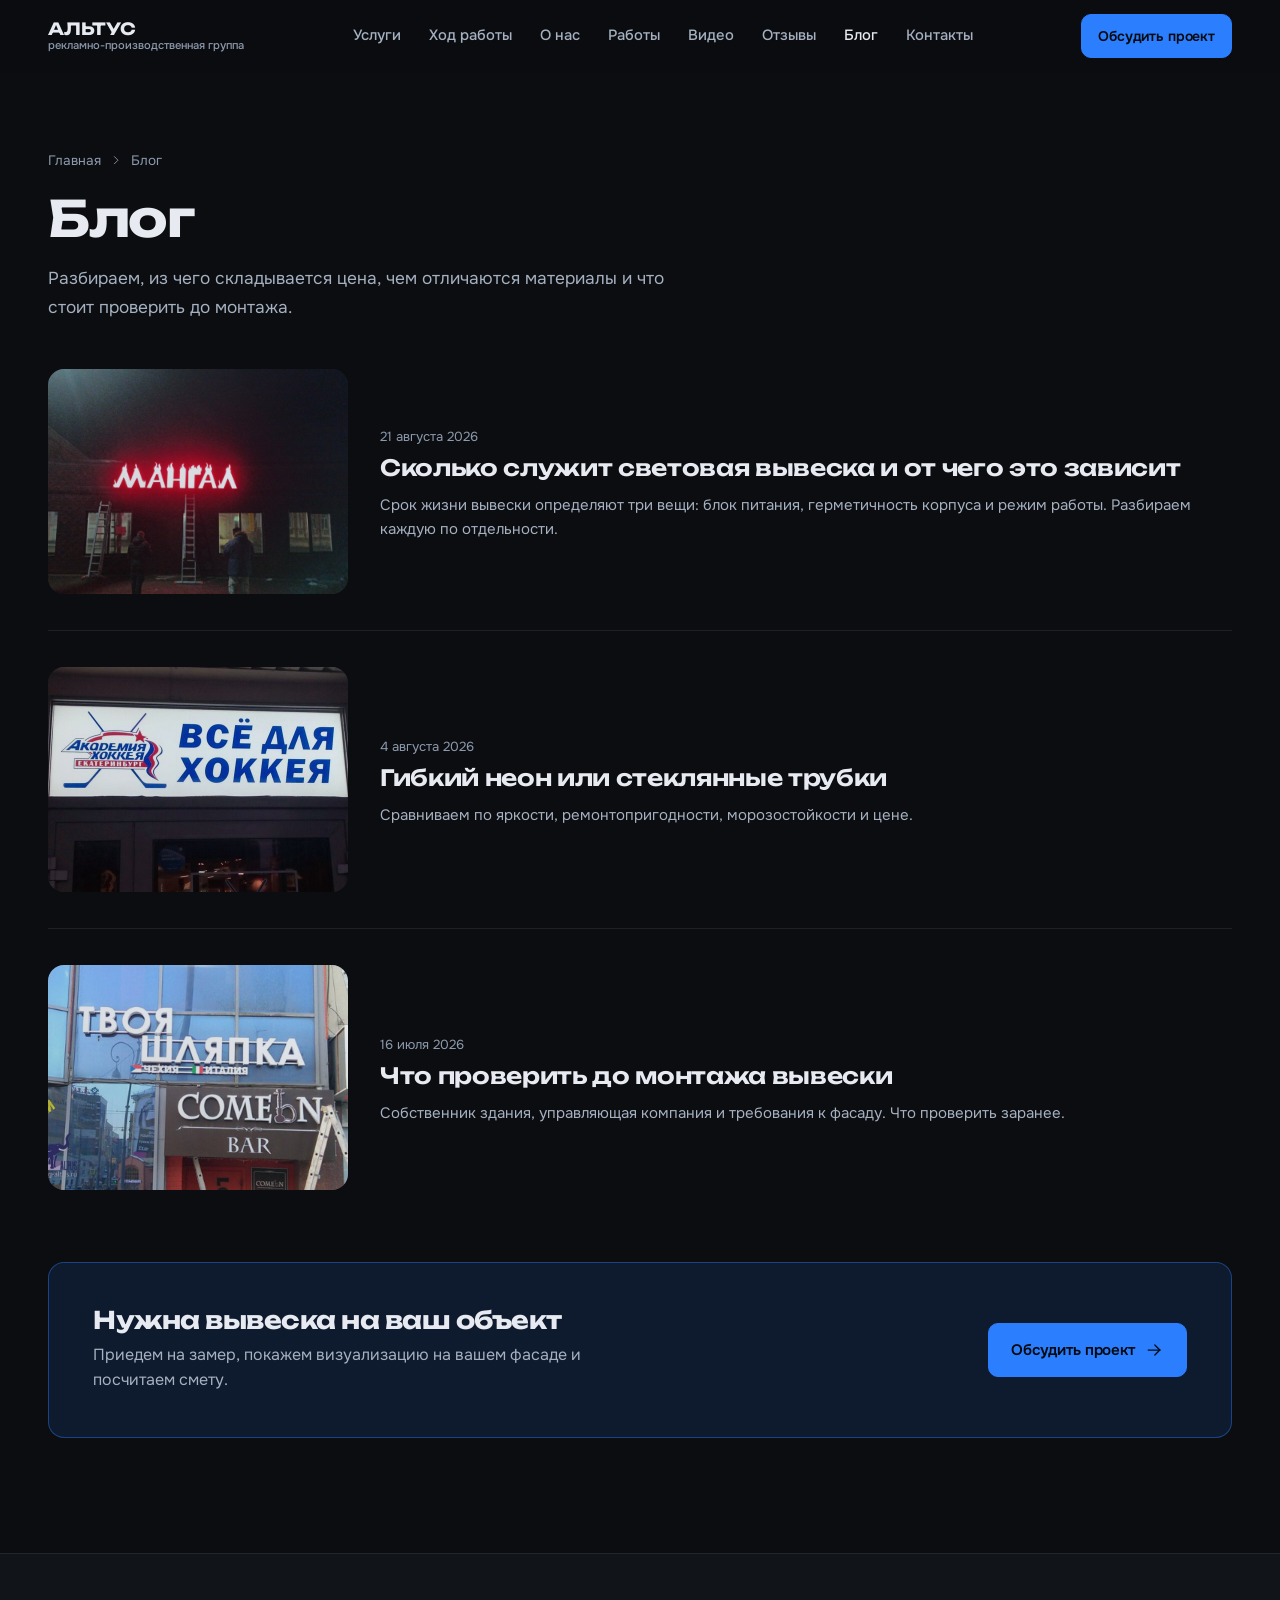
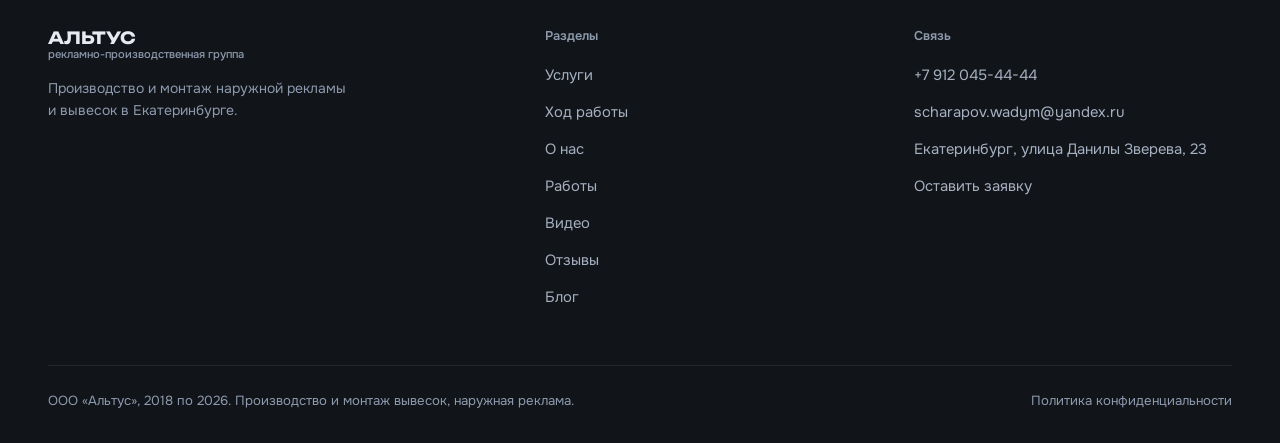
==== commit 43d93ad5: "Разделы «О нас» и «Видео», контакты, палитра под новый логотип Контакты - Добавлены режим работы (бу" ====
--- a/blog/index.html
+++ b/blog/index.html
@@ -5,7 +5,7 @@
 <meta name="viewport" content="width=device-width, initial-scale=1">
 <title>Блог. Альтус, наружная реклама в Екатеринбурге</title>
 <meta name="description" content="Статьи о вывесках: материалы, сроки службы, согласование и обслуживание.">
-<meta name="theme-color" content="#0C0C11">
+<meta name="theme-color" content="#0B0D10">
 
 <meta property="og:type" content="article">
 <meta property="og:title" content="Блог. Альтус, наружная реклама в Екатеринбурге">
@@ -57,6 +57,10 @@
 <symbol id="i-alert-circle" viewBox="0 0 24 24"><path d="M3 12a9 9 0 1 0 18 0a9 9 0 0 0 -18 0" /> <path d="M12 8v4" /> <path d="M12 16h.01" /></symbol>
 <symbol id="i-quote" viewBox="0 0 24 24"><path d="M10 11h-4a1 1 0 0 1 -1 -1v-3a1 1 0 0 1 1 -1h3a1 1 0 0 1 1 1v6c0 2.667 -1.333 4.333 -4 5" /> <path d="M19 11h-4a1 1 0 0 1 -1 -1v-3a1 1 0 0 1 1 -1h3a1 1 0 0 1 1 1v6c0 2.667 -1.333 4.333 -4 5" /></symbol>
 <symbol id="i-photo" viewBox="0 0 24 24"><path d="M15 8h.01" /> <path d="M3 6a3 3 0 0 1 3 -3h12a3 3 0 0 1 3 3v12a3 3 0 0 1 -3 3h-12a3 3 0 0 1 -3 -3v-12z" /> <path d="M3 16l5 -5c.928 -.893 2.072 -.893 3 0l5 5" /> <path d="M14 14l1 -1c.928 -.893 2.072 -.893 3 0l3 3" /></symbol>
+<symbol id="i-building-factory-2" viewBox="0 0 24 24"><path d="M3 21h18" /> <path d="M5 21v-12l5 4v-4l5 4h4" /> <path d="M19 21v-8l-1.436 -9.574a.5 .5 0 0 0 -.495 -.426h-1.145a.5 .5 0 0 0 -.494 .418l-1.43 8.582" /> <path d="M9 17h1" /> <path d="M14 17h1" /></symbol>
+<symbol id="i-rosette-discount-check" viewBox="0 0 24 24"><path d="M5 7.2a2.2 2.2 0 0 1 2.2 -2.2h1a2.2 2.2 0 0 0 1.55 -.64l.7 -.7a2.2 2.2 0 0 1 3.12 0l.7 .7c.412 .41 .97 .64 1.55 .64h1a2.2 2.2 0 0 1 2.2 2.2v1c0 .58 .23 1.138 .64 1.55l.7 .7a2.2 2.2 0 0 1 0 3.12l-.7 .7a2.2 2.2 0 0 0 -.64 1.55v1a2.2 2.2 0 0 1 -2.2 2.2h-1a2.2 2.2 0 0 0 -1.55 .64l-.7 .7a2.2 2.2 0 0 1 -3.12 0l-.7 -.7a2.2 2.2 0 0 0 -1.55 -.64h-1a2.2 2.2 0 0 1 -2.2 -2.2v-1a2.2 2.2 0 0 0 -.64 -1.55l-.7 -.7a2.2 2.2 0 0 1 0 -3.12l.7 -.7a2.2 2.2 0 0 0 .64 -1.55v-1" /> <path d="M9 12l2 2l4 -4" /></symbol>
+<symbol id="i-video-off" viewBox="0 0 24 24"><path d="M3 3l18 18" /> <path d="M15 11v-1l4.553 -2.276a1 1 0 0 1 1.447 .894v6.764a1 1 0 0 1 -.675 .946" /> <path d="M10 6h3a2 2 0 0 1 2 2v3m0 4v1a2 2 0 0 1 -2 2h-8a2 2 0 0 1 -2 -2v-8a2 2 0 0 1 2 -2h1" /></symbol>
+<symbol id="i-player-play" viewBox="0 0 24 24" data-fill="1"><path d="M6 4v16a1 1 0 0 0 1.524 .852l13 -8a1 1 0 0 0 0 -1.704l-13 -8a1 1 0 0 0 -1.524 .852z" /></symbol>
 </svg>
 
 <a class="skip-link" href="#main">Перейти к содержанию</a>
@@ -64,10 +68,10 @@
 <header class="header" data-header>
   <div class="shell header__bar">
 
-    <!-- Логотип заказчика. См. комментарий в index.html -->
+    <!-- СЛОТ ПОД НОВЫЙ ЛОГОТИП. См. комментарий в index.html -->
     <a class="logo" href="../index.html" aria-label="Альтус, на главную">
-      <img class="logo__mark" src="../assets/img/logo-mark.png" alt="" width="111" height="132">
-      <span>ALTUS<span class="logo__sub">рекламно-производственная группа</span></span>
+      <!-- <img class="logo__mark" src="../assets/img/logo-mark.png" alt="" width="120" height="126"> -->
+      <span>АЛЬТУС<span class="logo__sub">рекламно-производственная группа</span></span>
     </a>
 
     <button class="nav-toggle" type="button" data-nav-toggle
@@ -78,7 +82,9 @@
     <nav class="nav" id="nav" data-nav aria-label="Основная навигация">
       <a class="nav__link" href="../index.html#services">Услуги</a>
       <a class="nav__link" href="../index.html#process">Ход работы</a>
+      <a class="nav__link" href="../index.html#about">О нас</a>
       <a class="nav__link" href="../index.html#works">Работы</a>
+      <a class="nav__link" href="../index.html#video">Видео</a>
       <a class="nav__link" href="../index.html#reviews">Отзывы</a>
       <a class="nav__link" href="../blog/" aria-current="page">Блог</a>
       <a class="nav__link" href="../index.html#contacts">Контакты</a>
@@ -168,9 +174,9 @@
     <div class="footer__grid">
 
       <div>
-        <a class="logo logo--full" href="../index.html" aria-label="Альтус, на главную">
-          <img src="../assets/img/logo.png" width="355" height="420"
-               alt="ALTUS, рекламно-производственная группа">
+        <a class="logo" href="../index.html" aria-label="Альтус, на главную">
+          <!-- <img class="logo__mark" src="../assets/img/logo-mark.png" alt="" width="120" height="126"> -->
+          <span>АЛЬТУС<span class="logo__sub">рекламно-производственная группа</span></span>
         </a>
         <p class="meta u-mt-4 u-narrow">
           Производство и монтаж наружной рекламы и вывесок в Екатеринбурге.
@@ -182,7 +188,9 @@
         <ul class="footer__list">
           <li><a href="../index.html#services">Услуги</a></li>
           <li><a href="../index.html#process">Ход работы</a></li>
+          <li><a href="../index.html#about">О нас</a></li>
           <li><a href="../index.html#works">Работы</a></li>
+          <li><a href="../index.html#video">Видео</a></li>
           <li><a href="../index.html#reviews">Отзывы</a></li>
           <li><a href="../blog/">Блог</a></li>
         </ul>
@@ -192,6 +200,7 @@
         <p class="footer__title">Связь</p>
         <ul class="footer__list">
           <li><a href="tel:+79120454444">+7 912 045-44-44</a></li>
+          <li><a href="mailto:scharapov.wadym@yandex.ru">scharapov.wadym@yandex.ru</a></li>
           <li><a href="../index.html#contacts">Екатеринбург, улица Данилы Зверева, 23</a></li>
           <li><a href="../index.html#contacts">Оставить заявку</a></li>
         </ul>
--- a/assets/css/tokens.css
+++ b/assets/css/tokens.css
@@ -3,15 +3,13 @@
    Единственное место, где меняется бренд. Всё остальное читает эти переменные.
 
    ПАЛИТРА ВЗЯТА ИЗ ЛОГОТИПА ЗАКАЗЧИКА.
-   Фирменный цвет со слона: #373575, глубокий индиго. Он же задаёт тон всей
-   странице: нейтралы построены на том же тоне 242° с низкой насыщенностью,
-   поэтому серый на сайте не «холодный синий» и не «тёплый», а родственный
-   логотипу. ТЗ просит синие и тёмные оттенки, индиго лежит в этой гамме.
+   Фирменный синий со щита: #2B7FFF. Нейтралы построены на том же тоне 216°
+   с очень низкой насыщенностью, поэтому серый на сайте родственен логотипу.
+   ТЗ просит синие и тёмные оттенки, это ровно она.
 
-   Сам #373575 слишком тёмен для текста на тёмном фоне (1.76:1), поэтому
-   для интерактива взят осветлённый тон той же гаммы. Насыщенность
-   намеренно оставлена умеренной: логотип десатурированный, и электрический
-   неон-фиолет выглядел бы чужим и дешёвым.
+   Логотип сам по себе синий на почти чёрном с белой графикой, поэтому на
+   тёмном сайте он работает как есть, без перекраски. Фирменный синий проходит
+   по контрасту и используется акцентом напрямую, без осветления.
 
    Свечение неона приходит с фотографий, а не из CSS. Blur-glow не используем.
 
@@ -19,43 +17,43 @@
    Каждый приглушённый цвет проверен на САМОЙ СВЕТЛОЙ поверхности,
    на которой он встречается:
 
-     text      #E7E6F2 на #0C0C11 (фон)        = 15.8:1  AAA
-     text-dim  #A4A3C2 на #0C0C11 (фон)        =  8.0:1  AAA
-     text-mute #8D8CAE на #22222D (surface-3)  =  4.9:1  AA   <- худший случай
-     accent    #8481D5 на #0C0C11 (фон)        =  5.7:1  AA
-     ink       #08070F на #8481D5 (кнопка)     =  5.8:1  AA
-     ink       #08070F на #7673CE (нажатие)    =  4.8:1  AA
+     text      #E7EBF1 на #0B0D10 (фон)        = 16.3:1  AAA
+     text-dim  #A5B0C0 на #0B0D10 (фон)        =  8.9:1  AAA
+     text-mute #8D9AAD на #20252D (surface-3)  =  5.4:1  AA   <- худший случай
+     accent    #2B7FFF на #0B0D10 (фон)        =  5.2:1  AA
+     ink       #060A0F на #2B7FFF (кнопка)     =  5.3:1  AA
+     ink       #060A0F на #2F7CEE (нажатие)    =  5.0:1  AA
    ========================================================================== */
 
 :root {
   /* --- Поверхности ------------------------------------------------------ */
-  --bg:            #0C0C11;   /* фон страницы, off-black, не #000 */
-  --surface:       #121219;   /* карточки, панели */
-  --surface-2:     #191922;   /* поля ввода, вложенные плитки */
-  --surface-3:     #22222D;   /* hover-состояние поверхностей */
-  --stage:         #07070B;   /* подложка сцены лайтбокса, темнее фона страницы */
+  --bg:            #0B0D10;   /* фон страницы, off-black, не #000 */
+  --surface:       #111419;   /* карточки, панели */
+  --surface-2:     #171B22;   /* поля ввода, вложенные плитки */
+  --surface-3:     #20252D;   /* hover-состояние поверхностей */
+  --stage:         #06080A;   /* подложка сцены лайтбокса, темнее фона страницы */
 
   /* --- Линии ------------------------------------------------------------ */
   --line:          rgb(255 255 255 / 0.08);
   --line-strong:   rgb(255 255 255 / 0.14);
-  --line-accent:   rgb(132 129 213 / 0.42);
+  --line-accent:   rgb(43 127 255 / 0.42);
 
   /* --- Текст ------------------------------------------------------------ */
-  --text:          #E7E6F2;
-  --text-dim:      #A4A3C2;
-  --text-mute:     #8D8CAE;
-  --ink:           #08070F;   /* текст поверх акцентной заливки */
+  --text:          #E7EBF1;
+  --text-dim:      #A5B0C0;
+  --text-mute:     #8D9AAD;
+  --ink:           #060A0F;   /* текст поверх акцентной заливки */
 
   /* --- Акцент (ровно один на весь сайт) --------------------------------- */
-  --accent:        #8481D5;
-  --accent-hi:     #A29FDF;   /* hover светлее, не другой цвет */
-  --accent-lo:     #7673CE;   /* active/pressed */
-  --accent-wash:   rgb(132 129 213 / 0.12);
-  --accent-ring:   rgb(132 129 213 / 0.50);
+  --accent:        #2B7FFF;
+  --accent-hi:     #66A3FF;   /* hover светлее, не другой цвет */
+  --accent-lo:     #2F7CEE;   /* active/pressed */
+  --accent-wash:   rgb(43 127 255 / 0.12);
+  --accent-ring:   rgb(43 127 255 / 0.50);
 
-  /* Фирменный индиго как есть, со слона. Для заливок и обводок, не для текста. */
-  --brand:         #373575;
-  --brand-wash:    rgb(55 53 117 / 0.55);
+  /* Фирменный синий как есть, со щита. Для заливок и обводок. */
+  --brand:         #2B7FFF;
+  --brand-wash:    rgb(43 127 255 / 0.16);
 
   /* --- Сервисные состояния (не акценты, только для форм) ---------------- */
   --danger:        #FF6B6B;   /* 5.1:1 на --bg */
@@ -84,9 +82,9 @@
 
   /* --- Тени -------------------------------------------------------------
      Тонированы в синеву фона. Чистого чёрного нет.                      */
-  --shadow-sm: 0 1px 2px rgb(5 5 10 / 0.55);
-  --shadow-md: 0 12px 32px -12px rgb(5 5 10 / 0.78);
-  --shadow-lg: 0 32px 70px -24px rgb(5 5 10 / 0.88);
+  --shadow-sm: 0 1px 2px rgb(3 5 8 / 0.55);
+  --shadow-md: 0 12px 32px -12px rgb(3 5 8 / 0.78);
+  --shadow-lg: 0 32px 70px -24px rgb(3 5 8 / 0.88);
 
   /* --- Движение (MOTION_INTENSITY 6) ------------------------------------ */
   --ease:      cubic-bezier(0.16, 1, 0.3, 1);
--- a/assets/css/base.css
+++ b/assets/css/base.css
@@ -236,3 +236,7 @@
 /* Спрайт иконок встроен в начало <body> как источник <symbol> и сам
    не рисуется. Скрываем классом, а не инлайновым style. */
 .icon-sprite { display: none; }
+
+/* Залитая иконка (бейдж воспроизведения) рисуется заливкой, а не обводкой:
+   контурный треугольник на круглой плашке читается хуже. */
+.icon--filled { fill: currentColor; stroke: none; }
--- a/assets/css/components.css
+++ b/assets/css/components.css
@@ -80,7 +80,7 @@
   position: sticky;
   top: 0;
   z-index: var(--z-header);
-  background: rgb(12 12 17 / 0.82);
+  background: rgb(11 13 16 / 0.82);
   backdrop-filter: blur(14px) saturate(140%);
   -webkit-backdrop-filter: blur(14px) saturate(140%);
   border-bottom: 1px solid transparent;
@@ -91,7 +91,7 @@
 
 /* Если браузер не умеет backdrop-filter, шапка остаётся читаемой заливкой. */
 @supports not (backdrop-filter: blur(1px)) {
-  .header { background: rgb(12 12 17 / 0.97); }
+  .header { background: rgb(11 13 16 / 0.97); }
 }
 @media (prefers-reduced-transparency: reduce) {
   .header { background: var(--bg); backdrop-filter: none; -webkit-backdrop-filter: none; }
@@ -242,7 +242,7 @@
   content: '';
   position: absolute;
   inset: 0;
-  background: linear-gradient(200deg, rgb(132 129 213 / 0.07), rgb(12 12 17 / 0.20));
+  background: linear-gradient(200deg, rgb(43 127 255 / 0.07), rgb(11 13 16 / 0.20));
   pointer-events: none;
 }
 
@@ -269,7 +269,7 @@
   place-items: center;
   width: 38px; height: 38px;
   border-radius: var(--r-md);
-  background: rgb(12 12 17 / 0.72);
+  background: rgb(11 13 16 / 0.72);
   border: 1px solid var(--line-strong);
   color: var(--text);
   backdrop-filter: blur(6px);
@@ -305,7 +305,7 @@
   box-shadow: var(--shadow-lg);
 }
 .lightbox::backdrop {
-  background: rgb(5 5 10 / 0.88);
+  background: rgb(3 5 8 / 0.90);
   backdrop-filter: blur(6px);
   -webkit-backdrop-filter: blur(6px);
 }
@@ -339,6 +339,22 @@
   max-height: min(72vh, calc(100dvh - 14rem));
   width: auto;
   object-fit: contain;
+}
+
+/* Свой видеофайл и внешний плеер живут в той же сцене, что и фотографии:
+   лайтбокс на сайте один. */
+.lightbox__video {
+  max-width: 100%;
+  max-height: min(72vh, calc(100dvh - 14rem));
+  width: auto;
+  background: #000;
+}
+.lightbox__embed {
+  width: min(1080px, 100%);
+  aspect-ratio: 16 / 9;
+  max-height: min(72vh, calc(100dvh - 14rem));
+  border: 0;
+  background: #000;
 }
 
 /* Подпись под фото: описание работы или контекст письма. */
@@ -360,7 +376,7 @@
   justify-content: space-between;
   gap: 1rem;
   padding: 0.75rem;
-  background: linear-gradient(rgb(5 5 10 / 0.78), transparent);
+  background: linear-gradient(rgb(3 5 8 / 0.80), transparent);
 }
 
 .lightbox__btn {
@@ -369,7 +385,7 @@
   width: 42px; height: 42px;
   border-radius: var(--r-md);
   border: 1px solid var(--line-strong);
-  background: rgb(12 12 17 / 0.78);
+  background: rgb(11 13 16 / 0.78);
   color: var(--text);
   backdrop-filter: blur(6px);
   -webkit-backdrop-filter: blur(6px);
--- a/assets/css/sections.css
+++ b/assets/css/sections.css
@@ -1,13 +1,15 @@
 /* ==========================================================================
    ALTUS - Раскладки секций
-   Семь непохожих layout-семейств, по одному на секцию:
+   Девять непохожих layout-семейств, по одному на секцию:
      1 hero      асимметричный сплит со смещением медиа по вертикали
      2 услуги    12-колоночная сетка с разными пролётами и двумя широкими карточками
      3 ход работы липкая колонка слева и вертикальный рельс справа
-     4 работы    мозаика с разными пролётами и пропорциями
-     5 отзывы    горизонтальный ряд со scroll-snap
-     6 блог      одна крупная запись плюс стопка мелких
-     7 контакты  сплит «инфо и форма» плюс карта во всю ширину
+     4 о нас     полоса фото во всю ширину окна плюс наезжающая карточка
+     5 работы    мозаика с разными пролётами и пропорциями
+     6 видео     равномерная сетка 16 к 9
+     7 отзывы    горизонтальный ряд со scroll-snap
+     8 блог      одна крупная запись плюс стопка мелких
+     9 контакты  сплит «инфо и форма» плюс карта во всю ширину
    Ни одно семейство не повторяется. Подряд идущих сплитов «картинка и текст»
    больше двух не встречается.
    ========================================================================== */
@@ -593,3 +595,112 @@
 
 /* Секция сразу под шапкой страницы: верхний отступ уже задан .page-head */
 .section--flush { padding-top: 0; }
+
+
+/* ==========================================================================
+   9. О НАС
+   Семейство раскладки: полоса фотографий во всю ширину окна и текстовая
+   карточка, наезжающая на её нижний край. Больше нигде на сайте такого нет.
+   ========================================================================== */
+
+.about__band {
+  /* Выход за пределы .shell на всю ширину окна. У body стоит overflow-x: clip,
+     поэтому горизонтальной прокрутки от этого не возникает. */
+  width: 100vw;
+  margin-inline: calc(50% - 50vw);
+  display: grid;
+  grid-template-columns: repeat(3, 1fr);
+  gap: 2px;
+}
+.about__band .media { --ratio: 4 / 3; border-radius: 0; }
+
+.about__card {
+  position: relative;
+  z-index: var(--z-base);
+  margin-top: clamp(-4.5rem, -6vw, -2rem);
+  padding: clamp(1.5rem, 4vw, 2.75rem);
+  background: var(--surface);
+  border: 1px solid var(--line);
+  border-radius: var(--r-lg);
+  box-shadow: var(--shadow-lg);
+  display: grid;
+  grid-template-columns: minmax(0, 1.35fr) minmax(0, 1fr);
+  gap: clamp(1.5rem, 4vw, 3rem);
+  align-items: start;
+}
+.about__text > p + p { margin-top: 1rem; }
+.about__text p { color: var(--text-dim); }
+
+/* Три факта с сайта заказчика. Не карточки: достаточно линии и отступа. */
+.about__facts { display: grid; gap: 1.1rem; }
+.about__fact {
+  display: grid;
+  grid-template-columns: auto 1fr;
+  gap: 0.85rem;
+  align-items: start;
+  padding-top: 1.1rem;
+  border-top: 1px solid var(--line);
+}
+.about__fact:first-child { padding-top: 0; border-top: 0; }
+.about__fact .icon { color: var(--accent); margin-top: 0.15rem; }
+.about__fact b { display: block; font-weight: 600; font-size: 0.98rem; }
+.about__fact span { font-size: 0.9rem; color: var(--text-mute); }
+
+@media (max-width: 900px) {
+  .about__card { grid-template-columns: 1fr; }
+}
+@media (max-width: 640px) {
+  /* На узком экране три кадра в ряд превращаются в марки: оставляем один. */
+  .about__band { grid-template-columns: 1fr; gap: 0; }
+  .about__band .media:nth-child(n+2) { display: none; }
+  .about__band .media { --ratio: 16 / 10; }
+}
+
+/* ==========================================================================
+   10. ВИДЕО
+   Семейство раскладки: равномерная сетка 16 к 9. Отличается и от мозаики
+   работ, и от блога: здесь все плитки одного размера, потому что у видео
+   один естественный формат кадра.
+   ========================================================================== */
+
+.video__grid {
+  display: grid;
+  grid-template-columns: repeat(2, minmax(0, 1fr));
+  gap: var(--gap);
+}
+.vid { display: flex; flex-direction: column; gap: 0.85rem; }
+.vid .media { --ratio: 16 / 9; }
+
+/* Бейдж воспроизведения. Обоснование: без него постер не отличить
+   от обычной фотографии. */
+.vid__play {
+  position: absolute;
+  inset: 0;
+  display: grid;
+  place-items: center;
+  pointer-events: none;
+}
+.vid__play span {
+  display: grid;
+  place-items: center;
+  width: 64px; height: 64px;
+  border-radius: 999px;
+  background: var(--accent);
+  color: var(--ink);
+  box-shadow: var(--shadow-md);
+  transition: transform var(--dur) var(--ease), background var(--dur-fast) var(--ease-out);
+}
+.media-btn:hover .vid__play span { transform: scale(1.08); background: var(--accent-hi); }
+.vid__play svg { width: 26px; height: 26px; margin-left: 3px; }
+
+.vid__caption { display: flex; align-items: baseline; justify-content: space-between; gap: 0.75rem; }
+.vid__name { font-weight: 600; font-size: 0.98rem; }
+.vid__meta { font-size: 0.85rem; color: var(--text-mute); white-space: nowrap; }
+
+/* Пустое состояние занимает всю сетку, а не одну ячейку из двух:
+   иначе сообщение висит в левой половине и выглядит как сломанная плитка. */
+.video__grid .empty { grid-column: 1 / -1; }
+
+@media (max-width: 720px) {
+  .video__grid { grid-template-columns: 1fr; }
+}
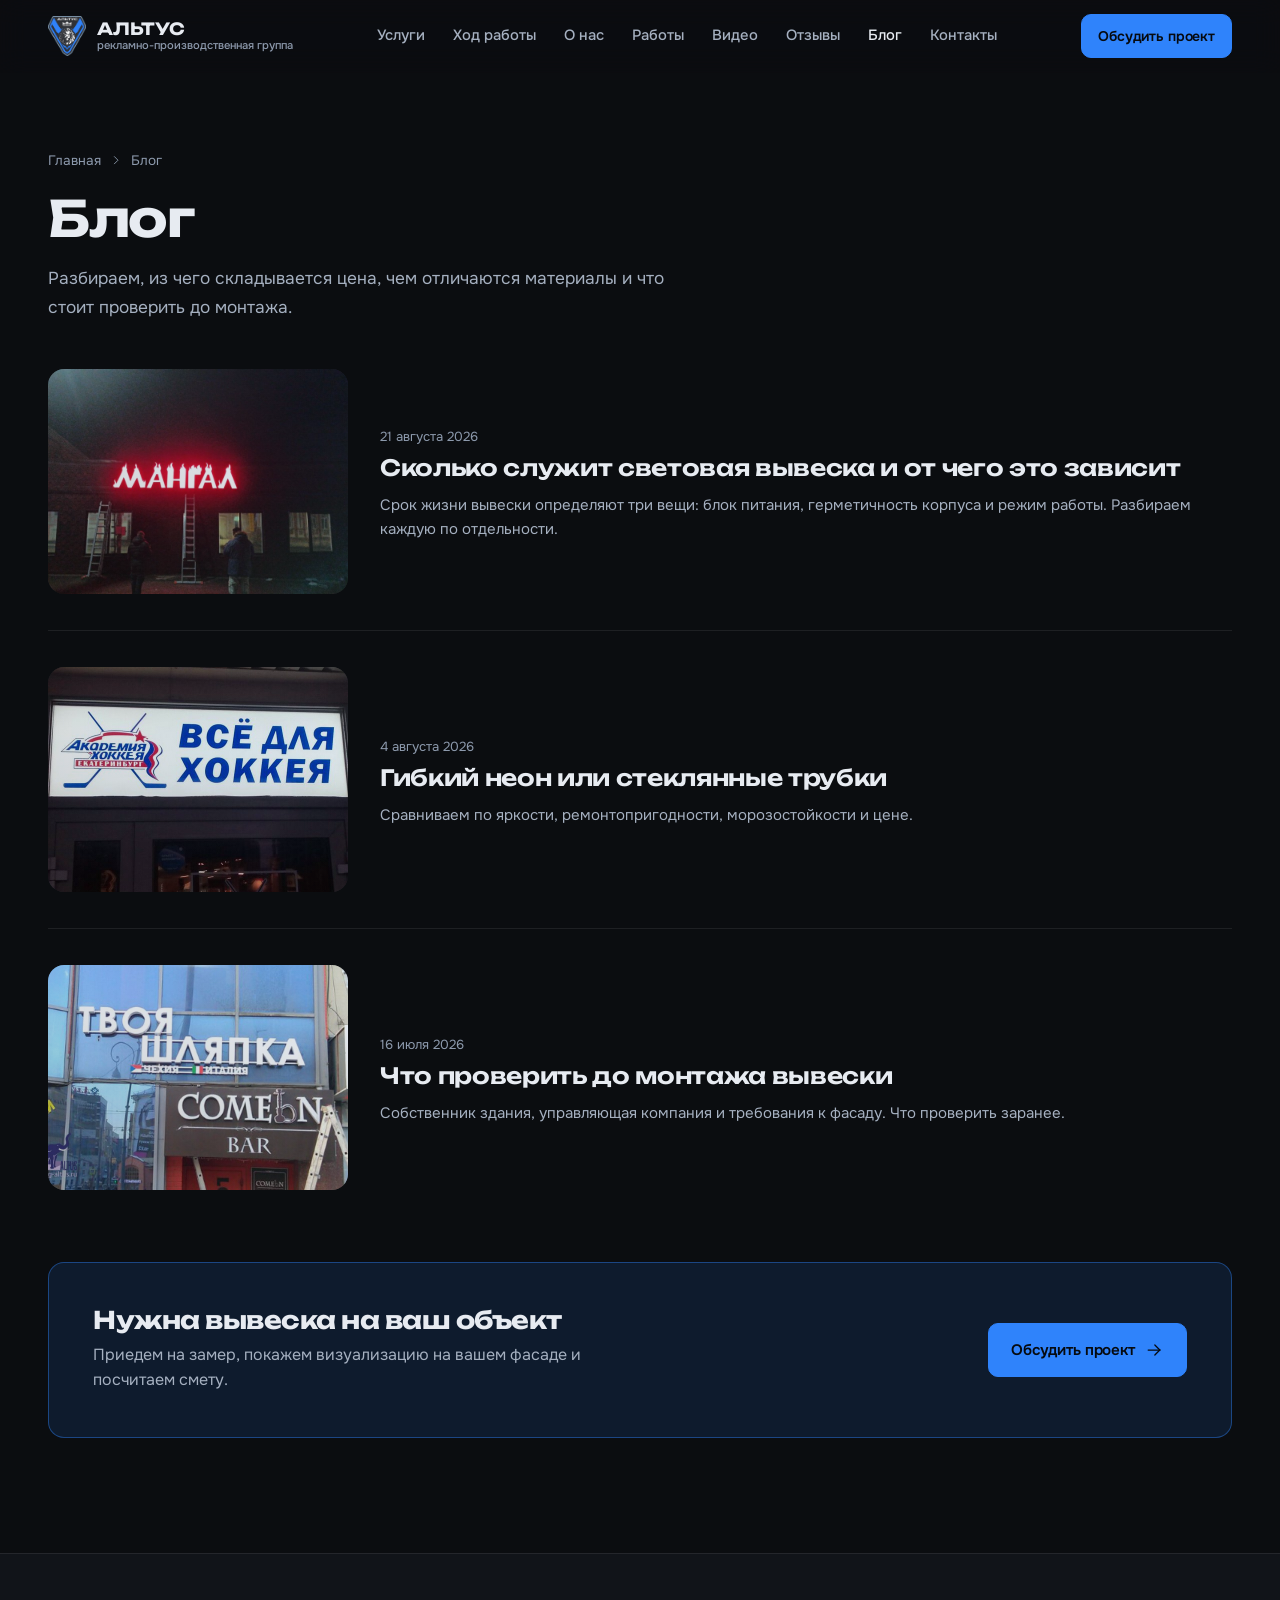
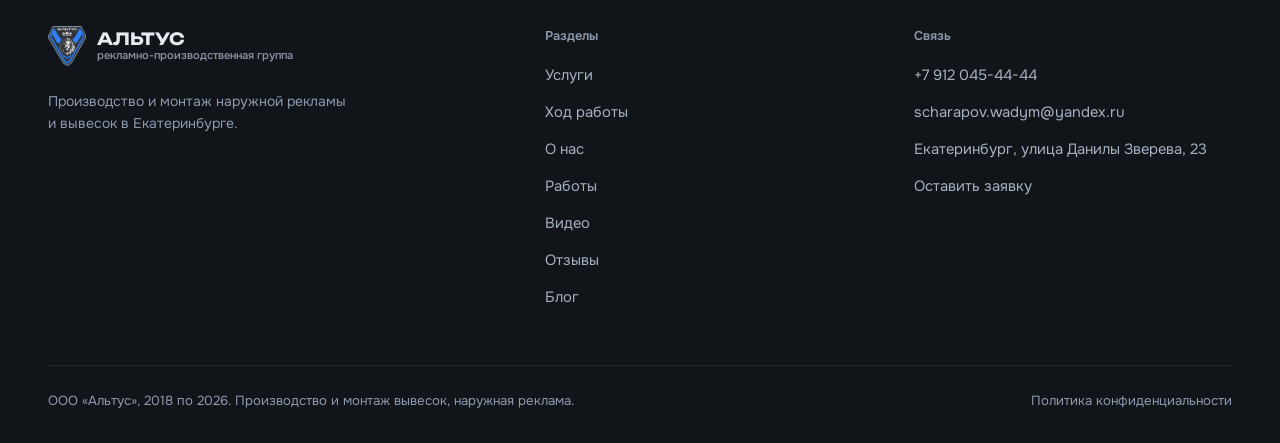
==== commit 1e74f11e: "Настоящий логотип заказчика, акцент по нему, карта по нажатию Логотип В присланном SVG белая подложк" ====
--- a/blog/index.html
+++ b/blog/index.html
@@ -70,7 +70,7 @@
 
     <!-- СЛОТ ПОД НОВЫЙ ЛОГОТИП. См. комментарий в index.html -->
     <a class="logo" href="../index.html" aria-label="Альтус, на главную">
-      <!-- <img class="logo__mark" src="../assets/img/logo-mark.png" alt="" width="120" height="126"> -->
+      <img class="logo__mark" src="../assets/img/logo-mark.png" alt="" width="358" height="372" data-logo-mark>
       <span>АЛЬТУС<span class="logo__sub">рекламно-производственная группа</span></span>
     </a>
 
@@ -175,7 +175,7 @@
 
       <div>
         <a class="logo" href="../index.html" aria-label="Альтус, на главную">
-          <!-- <img class="logo__mark" src="../assets/img/logo-mark.png" alt="" width="120" height="126"> -->
+          <img class="logo__mark" src="../assets/img/logo-mark.png" alt="" width="358" height="372" data-logo-mark>
           <span>АЛЬТУС<span class="logo__sub">рекламно-производственная группа</span></span>
         </a>
         <p class="meta u-mt-4 u-narrow">
--- a/assets/css/tokens.css
+++ b/assets/css/tokens.css
@@ -3,7 +3,8 @@
    Единственное место, где меняется бренд. Всё остальное читает эти переменные.
 
    ПАЛИТРА ВЗЯТА ИЗ ЛОГОТИПА ЗАКАЗЧИКА.
-   Фирменный синий со щита: #2B7FFF. Нейтралы построены на том же тоне 216°
+   Фирменный синий со щита: #2F83FB, взят пипеткой из файла логотипа
+   (шевроны щита). Нейтралы построены на том же тоне 215°
    с очень низкой насыщенностью, поэтому серый на сайте родственен логотипу.
    ТЗ просит синие и тёмные оттенки, это ровно она.
 
@@ -20,9 +21,10 @@
      text      #E7EBF1 на #0B0D10 (фон)        = 16.3:1  AAA
      text-dim  #A5B0C0 на #0B0D10 (фон)        =  8.9:1  AAA
      text-mute #8D9AAD на #20252D (surface-3)  =  5.4:1  AA   <- худший случай
-     accent    #2B7FFF на #0B0D10 (фон)        =  5.2:1  AA
-     ink       #060A0F на #2B7FFF (кнопка)     =  5.3:1  AA
-     ink       #060A0F на #2F7CEE (нажатие)    =  5.0:1  AA
+     accent    #2F83FB на #0B0D10 (фон)        =  5.3:1  AA
+     ink       #060A0F на #2F83FB (кнопка)     =  5.4:1  AA
+     ink       #060A0F на #2D80F0 (нажатие)    =  5.2:1  AA
+     accent-hi #6BA7FC на #0B0D10 (hover)      =  7.9:1  AAA
    ========================================================================== */
 
 :root {
@@ -36,7 +38,7 @@
   /* --- Линии ------------------------------------------------------------ */
   --line:          rgb(255 255 255 / 0.08);
   --line-strong:   rgb(255 255 255 / 0.14);
-  --line-accent:   rgb(43 127 255 / 0.42);
+  --line-accent:   rgb(47 131 251 / 0.42);
 
   /* --- Текст ------------------------------------------------------------ */
   --text:          #E7EBF1;
@@ -45,15 +47,15 @@
   --ink:           #060A0F;   /* текст поверх акцентной заливки */
 
   /* --- Акцент (ровно один на весь сайт) --------------------------------- */
-  --accent:        #2B7FFF;
-  --accent-hi:     #66A3FF;   /* hover светлее, не другой цвет */
-  --accent-lo:     #2F7CEE;   /* active/pressed */
-  --accent-wash:   rgb(43 127 255 / 0.12);
-  --accent-ring:   rgb(43 127 255 / 0.50);
+  --accent:        #2F83FB;   /* пипеткой из логотипа, шевроны щита */
+  --accent-hi:     #6BA7FC;   /* hover светлее, не другой цвет */
+  --accent-lo:     #2D80F0;   /* active/pressed */
+  --accent-wash:   rgb(47 131 251 / 0.12);
+  --accent-ring:   rgb(47 131 251 / 0.50);
 
   /* Фирменный синий как есть, со щита. Для заливок и обводок. */
-  --brand:         #2B7FFF;
-  --brand-wash:    rgb(43 127 255 / 0.16);
+  --brand:         #2F83FB;
+  --brand-wash:    rgb(47 131 251 / 0.16);
 
   /* --- Сервисные состояния (не акценты, только для форм) ---------------- */
   --danger:        #FF6B6B;   /* 5.1:1 на --bg */
--- a/assets/css/base.css
+++ b/assets/css/base.css
@@ -79,6 +79,13 @@
 img, svg, video, iframe { display: block; max-width: 100%; }
 img, video { height: auto; }
 
+/* Строка выше объявляет display у медиа и тем самым перебивает [hidden] из
+   таблицы браузера: у селектора по атрибуту вес выше, чем у селектора по
+   тегу. Возвращаем атрибуту силу. Без этого спрятанный <video> в лайтбоксе
+   остаётся в потоке, забирает фокус при showModal и ломает листание
+   галереи стрелками. */
+[hidden] { display: none; }
+
 button, input, textarea, select { font: inherit; color: inherit; }
 button { cursor: pointer; }
 
--- a/assets/css/components.css
+++ b/assets/css/components.css
@@ -105,10 +105,10 @@
   gap: 1.5rem;
 }
 
-/* --- Слот под логотип заказчика -----------------------------------------
-   Логотип по договору предоставляет заказчик. Пока стоит текстовая
-   заглушка в фирменной гарнитуре. Замена: положить файл в
-   assets/img/logo.svg и раскомментировать <img> в разметке.              */
+/* --- Логотип заказчика ---------------------------------------------------
+   Знак плюс наборная часть в строку. Файл лежит в assets/img/logo-mark.png,
+   рядом вектор-оригинал logo-mark.svg. Если файла нет, ui.js убирает
+   картинку и остаётся читаемая надпись, шапка не ломается.               */
 .logo {
   display: inline-flex;
   align-items: center;
@@ -121,9 +121,9 @@
   flex: none;
 }
 
-/* Знак заказчика (слон), вырезанный из фирменного логотипа. Оригинал логотипа
-   вертикальный и в шапку высотой 72px не встаёт, поэтому знак и словесная
-   часть выстроены в строку, как это принято в горизонтальном варианте. */
+/* Знак вертикальный, почти квадратный щит, и в шапку высотой 72px целиком
+   не встаёт. Поэтому знак и словесная часть выстроены в строку, как это
+   принято в горизонтальном варианте логотипа.                           */
 .logo__mark { height: 40px; width: auto; }
 
 .logo__sub {
@@ -242,7 +242,7 @@
   content: '';
   position: absolute;
   inset: 0;
-  background: linear-gradient(200deg, rgb(43 127 255 / 0.07), rgb(11 13 16 / 0.20));
+  background: linear-gradient(200deg, rgb(47 131 251 / 0.07), rgb(11 13 16 / 0.20));
   pointer-events: none;
 }
 
--- a/assets/css/sections.css
+++ b/assets/css/sections.css
@@ -488,18 +488,68 @@
   overflow: hidden;
   background: var(--surface-2);
 }
-.map iframe {
+/* Заглушка и сама карта одной высоты, поэтому при загрузке блок не прыгает. */
+.map iframe,
+.map__cover {
   width: 100%;
-  height: clamp(300px, 42vw, 460px);
+  height: clamp(260px, 32vw, 380px);
+  display: block;
   border: 0;
-  filter: saturate(0.8) brightness(0.92) contrast(1.02);
-}
+}
+.map iframe { filter: saturate(0.8) brightness(0.92) contrast(1.02); }
+
+.map__cover {
+  display: flex;
+  flex-direction: column;
+  align-items: center;
+  justify-content: center;
+  gap: 0.75rem;
+  background: var(--surface-2);
+  color: var(--text);
+  text-align: center;
+  padding: 1.5rem;
+  transition: background var(--dur-fast) var(--ease-out);
+}
+.map__cover:hover { background: var(--surface-3); }
+
+.map__pin {
+  display: grid;
+  place-items: center;
+  width: 3rem;
+  height: 3rem;
+  border-radius: 50%;
+  background: var(--accent-wash);
+  color: var(--accent);
+  transition: transform var(--dur-fast) var(--ease-out);
+}
+.map__cover:hover .map__pin { transform: translateY(-2px); }
+
+.map__cta {
+  font-family: var(--font-display);
+  font-weight: 600;
+  font-size: 1.05rem;
+}
+.map__sub { font-size: 0.85rem; color: var(--text-mute); }
+
 .map__note {
+  display: flex;
+  flex-wrap: wrap;
+  align-items: center;
+  gap: 0.4rem 1rem;
   padding: 0.85rem 1.15rem;
   border-top: 1px solid var(--line);
   font-size: 0.85rem;
   color: var(--text-mute);
 }
+.map__link {
+  display: inline-flex;
+  align-items: center;
+  gap: 0.3rem;
+  margin-inline-start: auto;
+  color: var(--accent);
+}
+.map__link:hover { color: var(--accent-hi); }
+.map__link .icon { width: 1em; height: 1em; }
 
 /* ==========================================================================
    8. СТРАНИЦЫ БЛОГА
